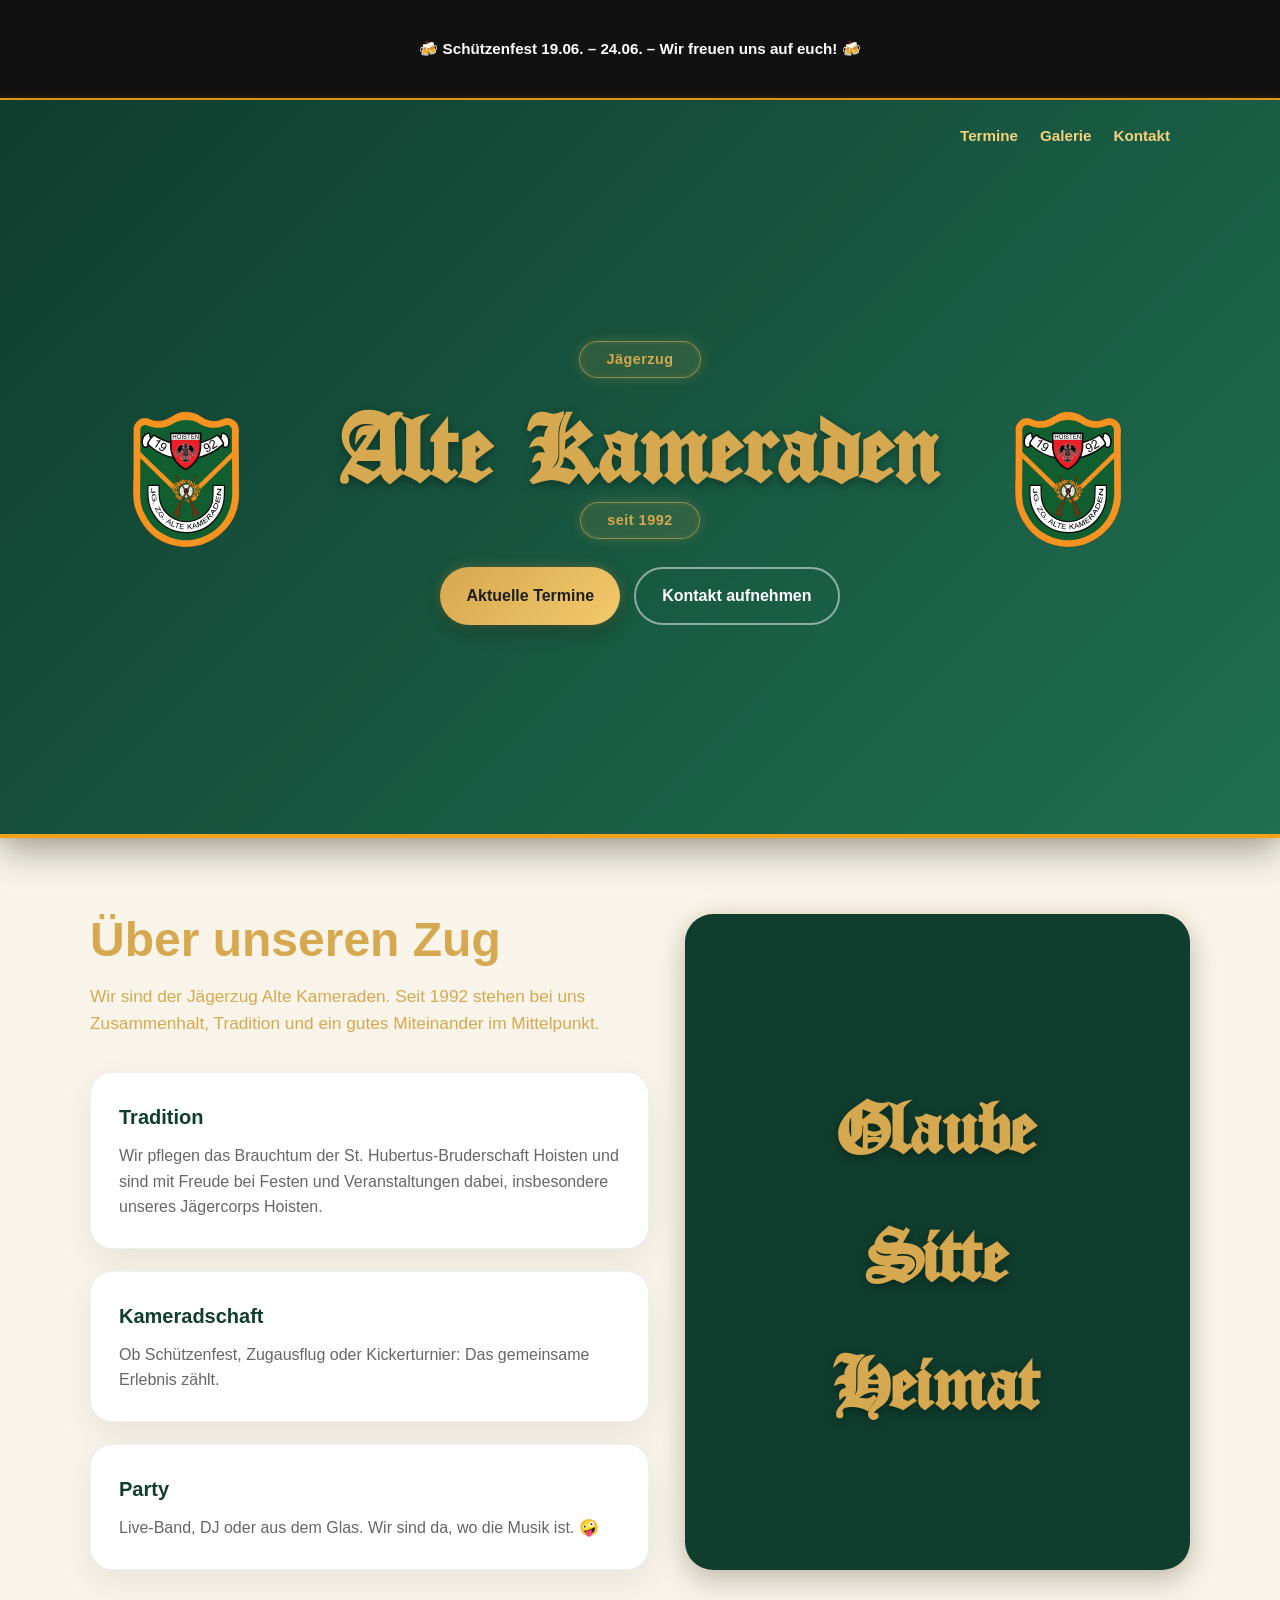
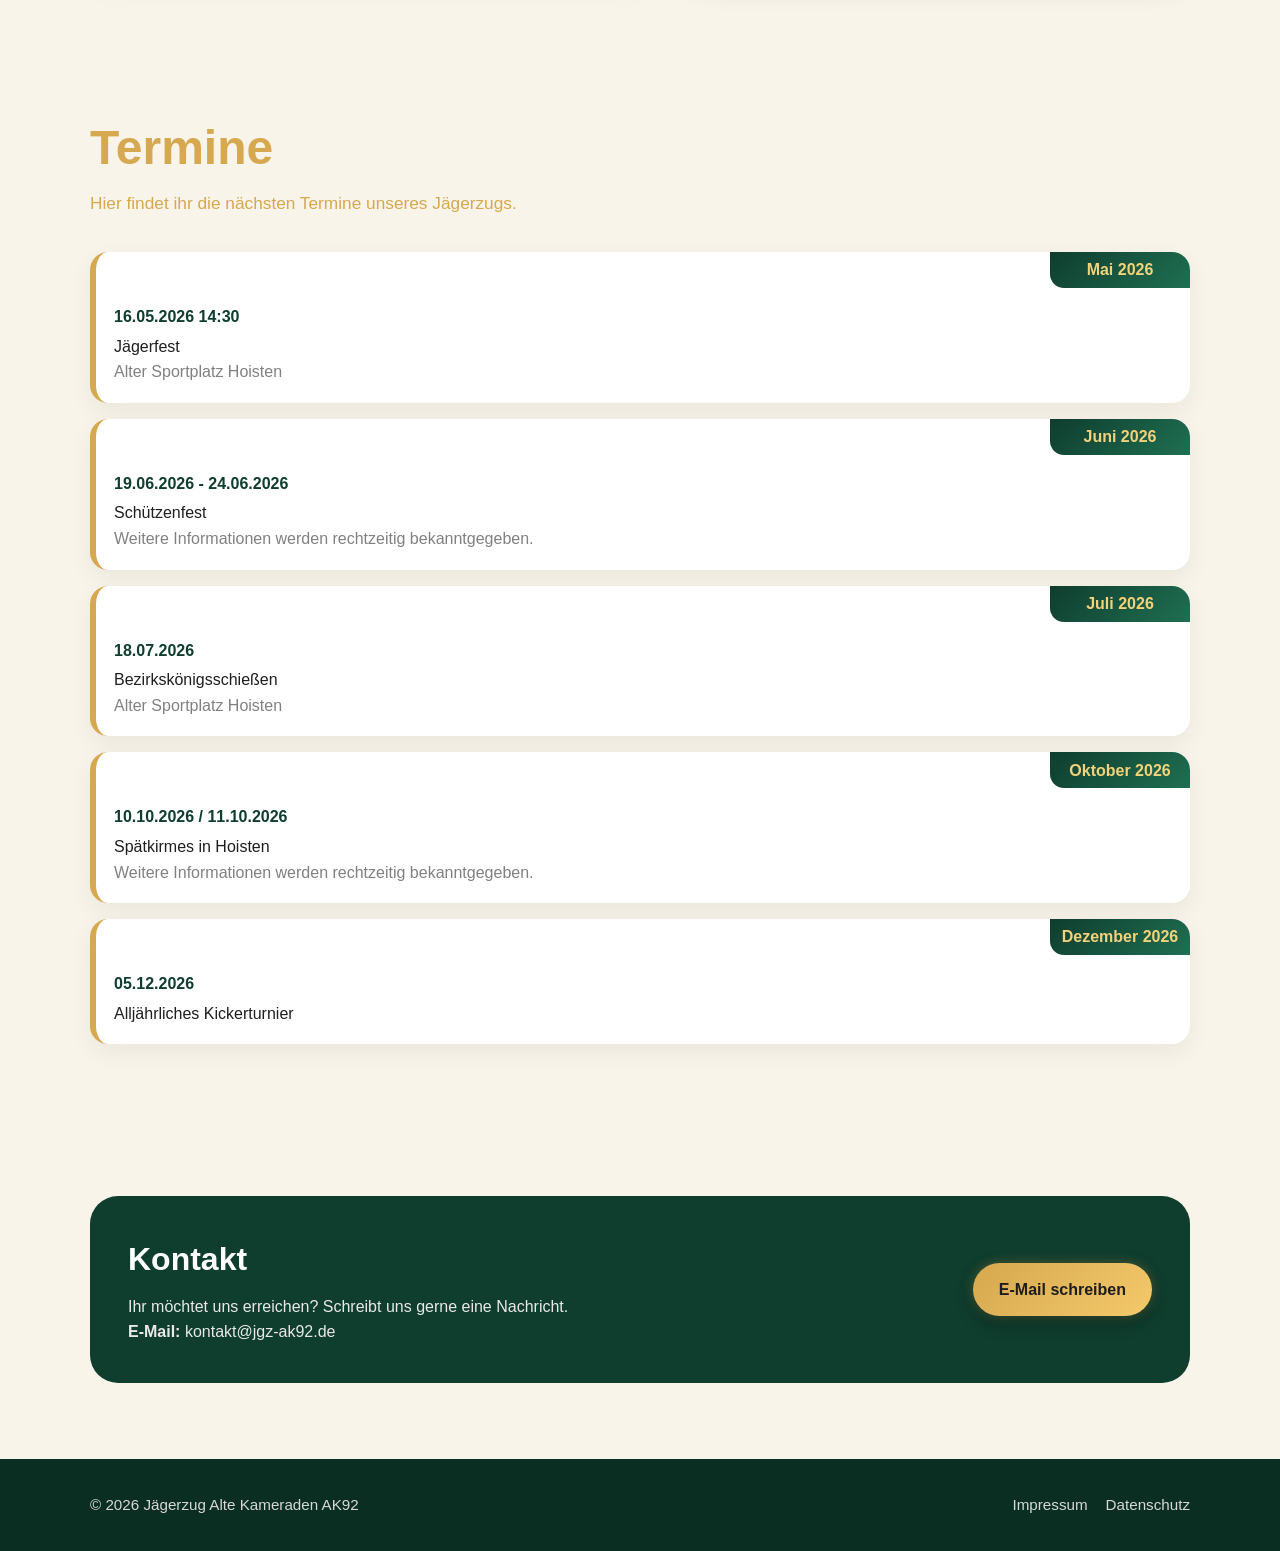
==== index.html @ 018b168c "Update index.html" ====
<!DOCTYPE html>
<html lang="de">
<head>
  <meta charset="UTF-8" />
  <meta name="viewport" content="width=device-width, initial-scale=1.0" />
  <title>Alte Kameraden</title>
  <meta name="description" content="Offizielle Website des Jägerzugs Alte Kameraden." />

  <link rel="stylesheet" href="banner.css">
  <link rel="stylesheet" href="style.css">
</head>

<body>
  <header id="start">
    
<nav>
  <div class="nav-inner">

    <!-- LOGO / optional -->
    <div class="nav-title"></div>

    <!-- BURGER BUTTON -->
    <div class="burger" onclick="toggleMenu()">
      <span></span>
      <span></span>
      <span></span>
    </div>

    <!-- NAV LINKS -->
    <div class="nav-links" id="navLinks">
     <!-- <a href="koenige.html">Könige</a> -->
      <a href="#termine">Termine</a>
      <a href="galerie.html">Galerie</a>
      <a href="#kontakt">Kontakt</a>
    </div>

  </div>
</nav>
    
    <div class="hero">
      <div class="hero-content">

<div class="hero-heading">

  <img src="alte-kameraden-logo.svg" class="title-logo" alt="Logo Alte Kameraden">

  <div class="title-area">
    <span class="badge">Jägerzug</span>

    <div class="title-main">
      <h1>
        <span class="old-english">Alte Kameraden</span>
      </h1>
    </div>

    <span class="badge">seit 1992</span>

    <div class="button-row">
      <a class="btn btn-primary" href="#termine">Aktuelle Termine</a>
      <a class="btn btn-secondary" href="#kontakt">Kontakt aufnehmen</a>
    </div>
  </div>

  <img src="alte-kameraden-logo.svg" class="title-logo" alt="Logo Alte Kameraden">

</div>
 

      </div>
    </div>
  </header>

  <main>
    <section id="ueber-uns">
      <div class="container two-column">
        <div>
          <h2 class="section-title">Über unseren Zug</h2>
          <p class="section-intro">
            Wir sind der Jägerzug Alte Kameraden. Seit 1992 stehen bei uns Zusammenhalt, Tradition und ein gutes Miteinander im Mittelpunkt.
          </p>

          <div class="cards">
            <div class="card">
              <h3>Tradition</h3>
              <p>Wir pflegen das Brauchtum der St. Hubertus-Bruderschaft Hoisten und sind mit Freude bei Festen und Veranstaltungen dabei, insbesondere unseres Jägercorps Hoisten.</p>
            </div>

            <div class="card">
              <h3>Kameradschaft</h3>
              <p>Ob Schützenfest, Zugausflug oder Kickerturnier: Das gemeinsame Erlebnis zählt.</p>
            </div>

 <div class="card">
              <h3>Party</h3>
              <p>Live-Band, DJ oder aus dem Glas. Wir sind da, wo die Musik ist. 🤪</p>
            </div>
          </div>
        </div>

        <div class="image-box">
          <div>
            Glaube<br>Sitte<br>Heimat
          </div>
        </div>
      </div>
    </section>

    <section id="termine">
      <div class="container">
        <h2 class="section-title">Termine</h2>
        <p class="section-intro">Hier findet ihr die nächsten Termine unseres Jägerzugs.</p>

        <div class="timeline" id="termine-container"></div>
      </div>
    </section>

    <section id="kontakt">
      <div class="container">
        <div class="contact-box">
          <div>
            <h2>Kontakt</h2>
            <p>Ihr möchtet uns erreichen? Schreibt uns gerne eine Nachricht.</p>
            <p><strong>E-Mail:</strong> kontakt@jgz-ak92.de</p>
          </div>

          <a class="btn btn-primary" href="mailto:kontakt@jgz-ak92.de">E-Mail schreiben</a>
        </div>
      </div>
    </section>
  </main>

  <footer>
    <div class="footer-inner">
      <div>© 2026 Jägerzug Alte Kameraden AK92</div>
      <div class="footer-links">
        <a href="impressum.html">Impressum</a>
        <a href="datenschutz.html">Datenschutz</a>
      </div>
    </div>
  </footer>

<script>
function toggleMenu() {
  document.getElementById("navLinks").classList.toggle("active");
}
</script>
<script src="termine.js"></script>
<script src="banner-rotating.js"></script>
</body>
</html>
---- banner.css ----
.banner {
  background: linear-gradient(135deg, var(--green), var(--green-light));
  color: var(--gold);
  text-align: center;
  padding: 10px 40px;
  font-weight: 700;
  font-size: 0.95rem;
  border-bottom: 2px solid var(--orange);
  position: relative;
  overflow: hidden;

  height: 100px;
  display: flex;
  align-items: center;
  justify-content: center;
}

.banner span {transition: opacity 0.3s ease;}

.banner-slide-text {  display: inline-block;}

.banner-slide-text.slide-in {  animation: slideIn 0.35s ease forwards;}

.banner-slide-text.slide-out {  animation: slideOut 0.3s ease forwards;}

@keyframes slideIn {  
  from {    opacity: 0;
        transform: translateY(120%);
       }  
  to {    
    opacity: 1;    
    transform: translateY(0);  
  }
}

@keyframes slideOut {  
  from {    
    opacity: 1;
    transform: translateY(0);
  }  
  to {    
    opacity: 0;    
    transform: translateY(-120%);
  }
}

@media (max-width: 850px) {
  .banner {
    padding: 10px 16px;
    height: 100px;
    font-size: 0.82rem;
    line-height: 1.3;
  }

  .banner-slide-text {
    white-space: normal;
    max-width: 100%;
    line-height: 1.3;
  }
}

.event {
  position: relative !important;
  background: #ffffff !important;
  color: var(--dark) !important;
  padding: 52px 18px 18px !important;
  border-left: 6px solid var(--gold) !important;
}

.event-month {
  display: flex !important;
  visibility: visible !important;
  opacity: 1 !important;
  position: absolute !important;
  top: 0 !important;
  right: 0 !important;
  min-width: 140px !important;
  height: 36px !important;
  background: linear-gradient(135deg, var(--green), var(--green-light)) !important;
  color: #f5d27a !important;
  font-weight: 800 !important;
  justify-content: center !important;
  align-items: center !important;
  z-index: 10 !important;
}

.event-title {
  display: block !important;
  visibility: visible !important;
  opacity: 1 !important;
  color: var(--green) !important;
  font-weight: 800 !important;
}

.banner {
  width: 100%;
  background: #111;
  color: white;
  padding: 10px;
  overflow: hidden;
  text-align: center;
  font-weight: bold;
}

.banner-slide-text {
  display: inline-block;
}

.slide-in {
  animation: slideIn 0.3s forwards;
}

.slide-out {
  animation: slideOut 0.3s forwards;
}

@keyframes slideIn {
  from {
    transform: translateX(100%);
    opacity: 0;
  }
  to {
    transform: translateX(0);
    opacity: 1;
  }
}

@keyframes slideOut {
  from {
    transform: translateX(0);
    opacity: 1;
  }
  to {
    transform: translateX(-100%);
    opacity: 0;
  }
}
---- style.css ----
:root {
  --green: #0f3d2e;
  --green-light: #1f6f52;
  --gold: #d6a84f;
  --cream: #f8f4ea;
  --dark: #1e1e1e;
  --muted: #666;
  --white: #ffffff;
  --orange: #F4A11A;
}

@font-face {
  font-family: 'OldLondon';
  src: url('OldLondon.ttf') format('truetype');
}

* {
  box-sizing: border-box;
  margin: 0;
  padding: 0;
}

body {
  font-family: Arial, Helvetica, sans-serif;
  color: var(--dark);
  background: var(--cream);
  line-height: 1.6;
}

a {
  color: inherit;
  text-decoration: none;
}

/* HEADER */
header {
  position: relative;
  background: linear-gradient(135deg, var(--green), var(--green-light));
  color: var(--white);
  min-height: 82vh;
  display: flex;
  flex-direction: column;
  border-bottom: 4px solid var(--orange);
  box-shadow:
    0 12px 35px rgba(0,0,0,0.35),
    0 0 12px rgba(244,161,26,0.25);
}

/* NAVIGATION */
nav {
  display: flex;
  justify-content: flex-end;
  align-items: center;
  max-width: 1100px;
  width: 100%;
  margin: 0 auto;
  padding: 24px 20px;
  z-index: 999;
}

.nav-inner {
  display: flex;
  justify-content: space-between;
  align-items: center;
  width: 100%;
}

.nav-title {
  color: var(--gold);
  font-weight: 800;
}

.nav-links {
  display: flex;
  gap: 22px;
  font-size: 0.95rem;
}

.nav-links a {
  color: #f5d27a;
  font-weight: 700;
}

.nav-links a:hover {
  color: var(--orange);
}

.burger {
  display: none;
  flex-direction: column;
  gap: 5px;
  cursor: pointer;
}

.burger span {
  width: 26px;
  height: 3px;
  background: var(--gold);
  border-radius: 2px;
}

/* HERO */
.hero {
  flex: 1;
  display: flex;
  align-items: center;
  justify-content: center;
  max-width: 1100px;
  width: 100%;
  margin: 0 auto;
  padding: 40px 20px 80px;
}

.hero-content {
  display: flex;
  flex-direction: column;
  align-items: center;
  text-align: center;
  width: 100%;
  margin: 0 auto;
}

.hero-heading {
  display: grid;
  grid-template-columns: auto auto auto;
  align-items: center;
  gap: 40px;
  width: 100%;
}

.title-area {
  display: flex;
  flex-direction: column;
  align-items: center;
  text-align: center;
  gap: 12px;
  min-width: 0;
}

.title-main {
  text-align: center;
}

.title-logo {
  width: clamp(90px, 12vw, 180px);
  height: auto;
  align-self: center;
}

h1 {
  margin: -6px 0 2px;
  padding: 0;
  line-height: 1;
}

.old-english,
.old-english-kings {
  font-family: 'OldLondon', cursive;
  color: #d6a84f;
  font-size: clamp(3rem, 8vw, 6.5rem);
  font-weight: bold;
  letter-spacing: 1px;
  line-height: 0.95;
}

.old-english {
  text-shadow: 0 3px 10px rgba(0,0,0,0.35);
}

.badge {
  display: inline-flex;
  align-items: center;
  justify-content: center;
  padding: 6px 26px;
  background: rgba(214,168,79,0.12);
  color: var(--gold);
  border: 1px solid rgba(214,168,79,0.6);
  border-radius: 40px;
  font-weight: 700;
  font-size: 0.9rem;
  letter-spacing: 0.5px;
  box-shadow:
    0 0 12px rgba(214,168,79,0.25),
    inset 0 0 6px rgba(214,168,79,0.15);
}

.button-row {
  display: flex;
  justify-content: center;
  gap: 14px;
  width: 100%;
  margin-top: 16px;
}

.btn {
  display: inline-block;
  padding: 14px 26px;
  border-radius: 999px;
  font-weight: 700;
  font-size: 1rem;
  transition: all 0.25s ease;
}

.btn:hover {
  transform: translateY(-2px);
}

.btn-primary {
  background: linear-gradient(135deg, #d6a84f, #f4c96b);
  color: #1e1e1e;
  border: none;
  box-shadow:
    0 6px 18px rgba(0,0,0,0.3),
    0 0 12px rgba(214,168,79,0.35);
}

.btn-secondary {
  background: transparent;
  color: var(--white);
  border: 2px solid rgba(255,255,255,0.5);
  backdrop-filter: blur(4px);
}

.btn-secondary:hover {
  border-color: var(--gold);
  color: var(--gold);
}

/* STANDARD LAYOUT */
section {
  padding: 76px 20px;
}

.container {
  max-width: 1100px;
  margin: 0 auto;
}

.section-title {
  color: var(--green);
  font-size: clamp(1.8rem, 4vw, 3rem);
  margin-bottom: 16px;
  line-height: 1.1;
}

.section-intro {
  color: var(--muted);
  max-width: 720px;
  margin-bottom: 34px;
  font-size: 1.08rem;
}

/* CARDS */
.cards {
  display: grid;
  grid-template-columns: 1fr;
  gap: 22px;
}

.card {
  background: var(--white);
  border-radius: 22px;
  padding: 28px;
  box-shadow: 0 12px 35px rgba(0,0,0,0.07);
  border: 1px solid rgba(15,61,46,0.08);
}

.card h3 {
  color: var(--green);
  margin-bottom: 10px;
  font-size: 1.25rem;
}

.card p,
.card li {
  color: var(--muted);
}

.two-column {
  display: grid;
  grid-template-columns: 1.05fr 0.95fr;
  gap: 36px;
  align-items: stretch;
}

.image-box {
  font-family: 'OldLondon', cursive;
  font-size: clamp(3.2rem, 13vw, 5rem);
  font-weight: bold;
  background: var(--green);
  color: #d6a84f;
  text-shadow: 0 3px 10px rgba(0,0,0,0.35);
  min-height: 340px;
  border-radius: 28px;
  display: flex;
  align-items: center;
  justify-content: center;
  text-align: center;
  padding: 28px;
  box-shadow:
    0 12px 30px rgba(0,0,0,0.2),
    0 0 20px rgba(214,168,79,0.2);
}

/* TERMINE */
.timeline {
  display: grid;
  gap: 16px;
}

.event {
  color: var(--dark);
  position: relative;
  display: grid;
  grid-template-columns: 1fr;
  background: var(--white);
  border-radius: 18px;
  padding: 52px 18px 18px;
  border-left: 6px solid var(--gold);
  box-shadow: 0 8px 24px rgba(0,0,0,0.06);
}

.event-month {
  position: absolute;
  top: 0;
  right: 0;
  min-width: 140px;
  height: 36px;
  background: linear-gradient(135deg, var(--green), var(--green-light));
  color: #f5d27a;
  display: flex;
  justify-content: center;
  align-items: center;
  font-weight: 800;
  text-align: center;
  border-top-right-radius: 18px;
  border-bottom-left-radius: 14px;
}

.event-title {
  color: var(--green);
  font-weight: 800;
  margin-bottom: 4px;
}

.event-month-group {
  display: flex;
  flex-direction: column;
  gap: 22px;
}

.event-item {
  padding-bottom: 18px;
  border-bottom: 1px solid rgba(0,0,0,0.08);
}

.event-item:last-child {
  padding-bottom: 0;
  border-bottom: none;
}

/* KONTAKT */
.contact-box {
  background: var(--green);
  color: var(--white);
  border-radius: 28px;
  padding: 38px;
  display: grid;
  grid-template-columns: 1fr auto;
  gap: 22px;
  align-items: center;
}

.contact-box h2 {
  font-size: 2rem;
  margin-bottom: 8px;
}

.contact-box p {
  color: #e9e9e9;
}

/* GALERIE */
body.galerie,
body.galerie main,
body.galerie section {
  background: var(--green);
  color: var(--white);
}

.subpage-header {
  min-height: auto;
}

.subpage-hero {
  flex: 1;
  max-width: 1100px;
  width: 100%;
  margin: 0 auto;
  padding: 50px 20px 70px;
  display: flex;
  flex-direction: column;
  justify-content: center;
}

.subpage-hero .section-title,
.gallery-month,
.gallery-month h2,
.gallery-year summary {
  color: var(--gold);
}

.subpage-hero p {
  color: #f2f2f2;
  font-size: 1.2rem;
}

.gallery-month {
  font-family: 'OldLondon', cursive;
  margin-bottom: 56px;
}

.gallery-month h2 {
  font-family: 'OldLondon', cursive;
  margin-bottom: 18px;
  font-size: 2rem;
}

.gallery-year {
  margin-bottom: 40px;
}

.gallery-year summary {
  background: var(--green);
  font-family: 'OldLondon', cursive;
  font-size: 2rem;
  font-weight: 800;
  cursor: pointer;
  margin-bottom: 10px;
  list-style: none;
  padding: 10px 0;
  border-bottom: 2px solid var(--gold);
}

.photo-grid {
  display: grid;
  grid-template-columns: repeat(3, 1fr);
  gap: 18px;
}

.photo-grid img {
  width: 100%;
  height: auto;
  object-fit: contain;
  border-radius: 18px;
  box-shadow: 0 8px 24px rgba(0,0,0,0.08);
}

.gallery-year summary::after,
.decade-title::after {
  content: "▼";
  float: right;
  transition: transform 0.2s;
}

details[open] summary::after {
  transform: rotate(180deg);
}

.gallery month .gallery-event-title {
  font-family: Arial, Helvetica, sans-serif;
  color: var(--gold);
  font-size: 1.2rem;
  font-weight: 700;
  margin: 30px 0 10px;
  padding-bottom: 6px;
  border-bottom: 2px solid rgba(214,168,79,0.4);
}

/* LIGHTBOX */
.lightbox {
  position: fixed;
  inset: 0;
  width: 100vw;
  height: 100dvh;
  display: none;
  justify-content: center;
  align-items: center;
  padding: 28px;
  background: rgba(0,0,0,0.88);
  z-index: 99999;
  touch-action: manipulation;
}

.lightbox.active {
  display: flex;
}

.lightbox img {
  max-width: 95vw;
  max-height: 85dvh;
  object-fit: contain;
  border-radius: 14px;
}

.lightbox-close {
  position: fixed;
  top: 18px;
  right: 26px;
  color: var(--white);
  font-size: 3rem;
  line-height: 1;
  cursor: pointer;
  z-index: 100000;
}

/* KÖNIGE */
body.koenige {
  background: var(--green);
  color: var(--white);
}

body.koenige header {
  min-height: auto;
  background: var(--green);
}

body.koenige main,
body.koenige section {
  padding-top: 30px;
  background: var(--green);
}

body.koenige .section-title,
body.koenige .section-intro,
body.koenige .decade-title {
  color: var(--gold);
}

body.koenige .event {
  background: linear-gradient(135deg, #0b2e23, #144d3a);
  border-left: 6px solid var(--gold);
}

.decade-title {
  font-family: 'OldLondon', cursive;
  background: var(--green);
  display: inline-block;
  padding: 8px 18px;
  border-radius: 999px;
  margin: 34px 0 18px;
  font-size: 2rem;
  letter-spacing: 1px;
}

.king-list,
.king-highlight {
  display: grid;
  gap: 10px;
}

.king-row {
  display: grid;
  grid-template-columns: 110px 1fr;
  align-items: center;
  background: var(--white);
  border-left: 6px solid var(--gold);
  border-radius: 14px;
  padding: 14px 18px;
  box-shadow: 0 8px 24px rgba(0,0,0,0.06);
}

.king-row span {
  font-weight: 800;
  color: var(--green);
}

.king-row strong {
  color: var(--dark);
}

/* FOOTER */
footer {
  background: #0b2e23;
  color: var(--white);
  padding: 34px 20px;
}

.footer-inner {
  max-width: 1100px;
  margin: 0 auto;
  display: flex;
  justify-content: space-between;
  gap: 20px;
  flex-wrap: wrap;
  color: #d8d8d8;
  font-size: 0.95rem;
}

.footer-links {
  display: flex;
  gap: 18px;
  flex-wrap: wrap;
}

.footer-links a:hover {
  color: var(--gold);
}

/* MOBILE */
@media (max-width: 850px) {
  nav {
    position: absolute;
    top: 0;
    left: 0;
    display: flex;
    z-index: 999;
  }

  .burger {
    display: flex;
  }

  .nav-links {
    position: absolute;
    top: 70px;
    right: 20px;
    display: none;
    flex-direction: column;
    gap: 16px;
    background: linear-gradient(135deg, var(--green), var(--green-light));
    border-radius: 16px;
    padding: 20px;
    box-shadow:
      0 12px 30px rgba(0,0,0,0.4),
      0 0 12px rgba(214,168,79,0.25);
  }

  .nav-links.active {
    display: flex;
  }

  header {
    min-height: 78vh;
  }

  .hero {
    padding: 40px 14px 70px;
  }

  .hero-heading {
    grid-template-columns: 1fr;
    gap: 12px;
  }

  .title-logo {
    display: none;
  }

  .old-english {
    font-size: clamp(3.2rem, 13vw, 5rem);
  }

  .hero p {
    font-size: 1.25rem;
  }

  .cards,
  .two-column,
  .contact-box {
    grid-template-columns: 1fr;
  }

  .event,
  .king-row {
    grid-template-columns: 1fr;
  }

  .photo-grid {
    grid-template-columns: repeat(auto-fill, minmax(140px, 1fr));
  }

  .photo-grid img {
    height: 150px;
    object-fit: cover;
    cursor: pointer;
  }
      }

.section-title,
.section-intro {
  color: var(--gold);
}

.card {
  background: #ffffff;
  color: var(--dark);
}

.card p,
.card li {
  color: var(--muted);
}

/* BUTTON FIX - gegen Überschreibungen aus banner.css */
a.btn,
.btn {
  display: inline-flex;
  align-items: center;
  justify-content: center;
  padding: 14px 26px;
  border-radius: 999px;
  font-weight: 700;
  font-size: 1rem;
  text-decoration: none;
  transition: all 0.25s ease;
}

a.btn-primary,
.btn-primary {
  background: linear-gradient(135deg, #d6a84f, #f4c96b);
  color: #1e1e1e;
  border: none;
  box-shadow:
    0 6px 18px rgba(0,0,0,0.3),
    0 0 12px rgba(214,168,79,0.35);
}

a.btn-secondary,
.btn-secondary {
  background: transparent;
  color: var(--white);
  border: 2px solid rgba(255,255,255,0.5);
  border-radius: 999px;
}

a.btn:hover,
.btn:hover {
  transform: translateY(-2px);
}

.banner {
  width: 100%;
  background: #111;
  color: white;
  padding: 10px;
  overflow: hidden;
  text-align: center;
  font-weight: bold;
}

.banner-slide-text {
  display: inline-block;
}

.slide-in {
  animation: slideIn 0.3s forwards;
}

.slide-out {
  animation: slideOut 0.3s forwards;
}

@keyframes slideIn {
  from {
    transform: translateX(100%);
    opacity: 0;
  }
  to {
    transform: translateX(0);
    opacity: 1;
  }
}

@keyframes slideOut {
  from {
    transform: translateX(0);
    opacity: 1;
  }
  to {
    transform: translateX(-100%);
    opacity: 0;
  }
}
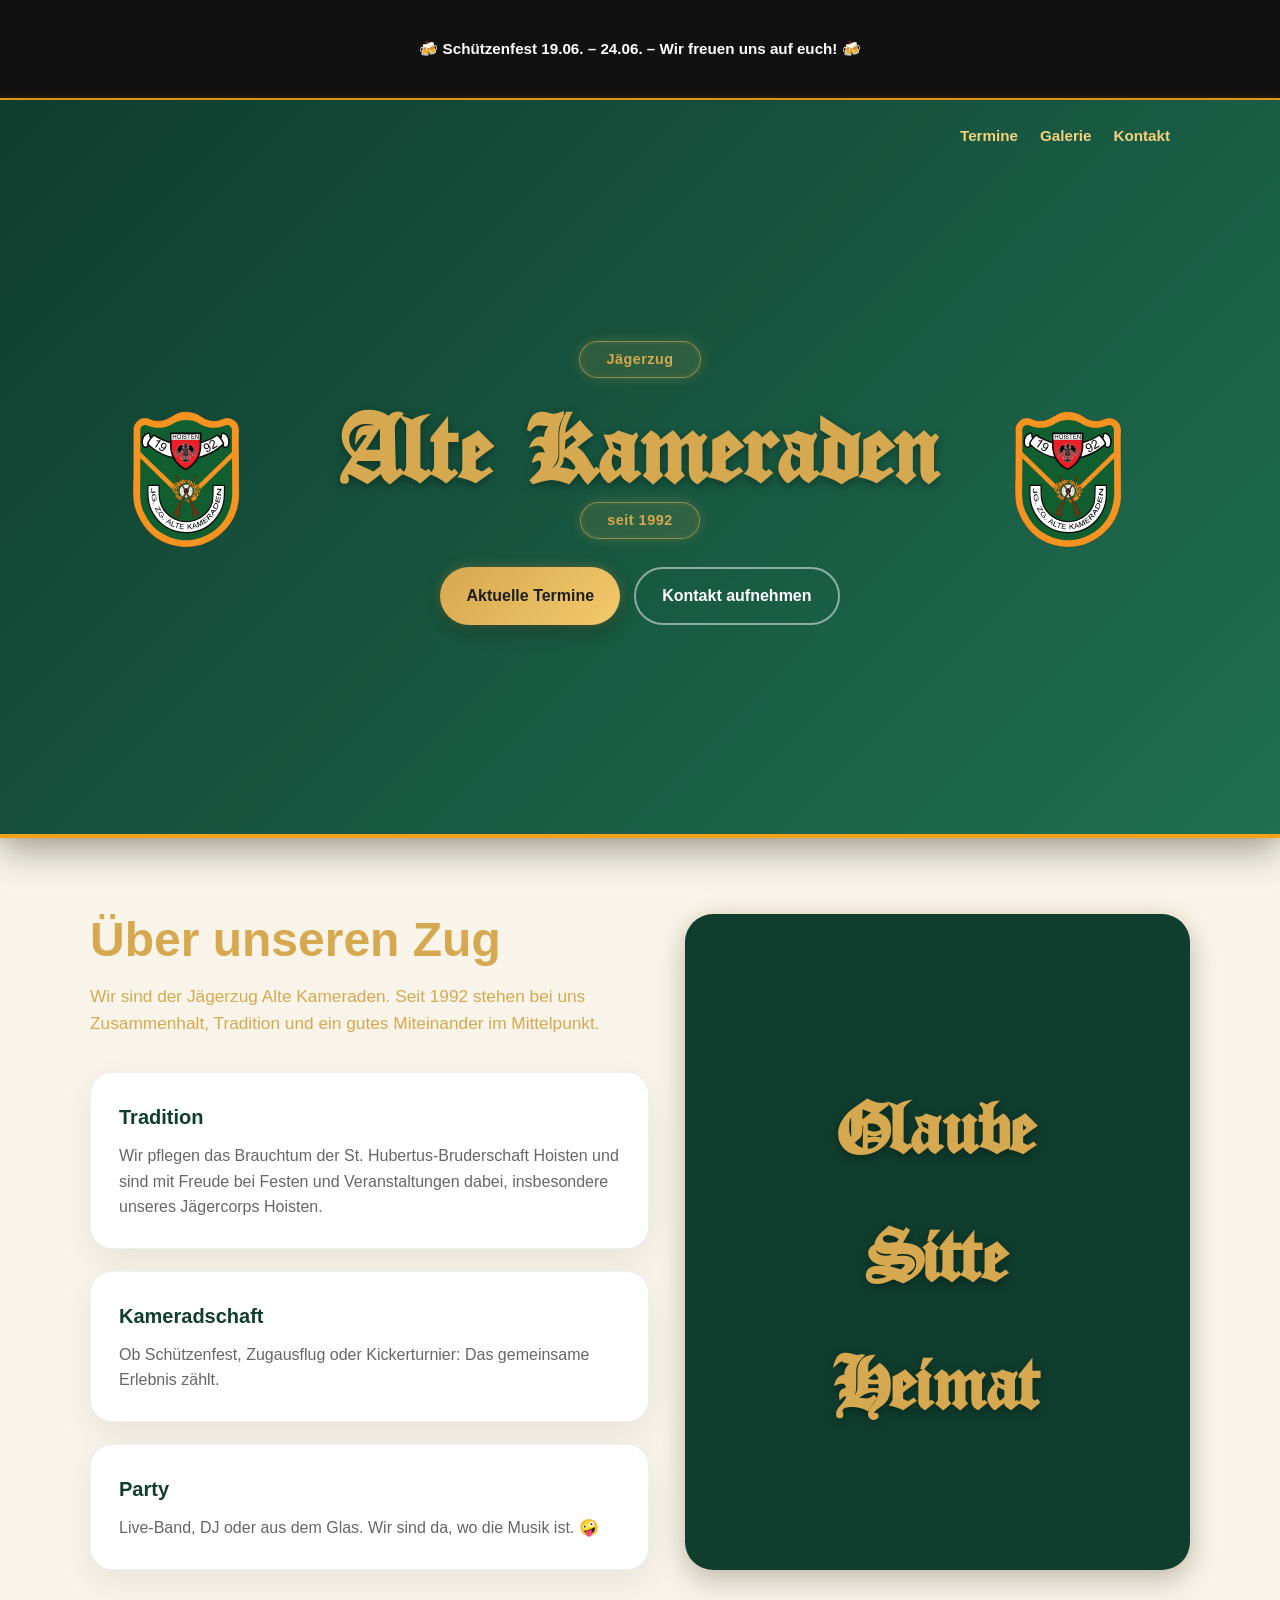
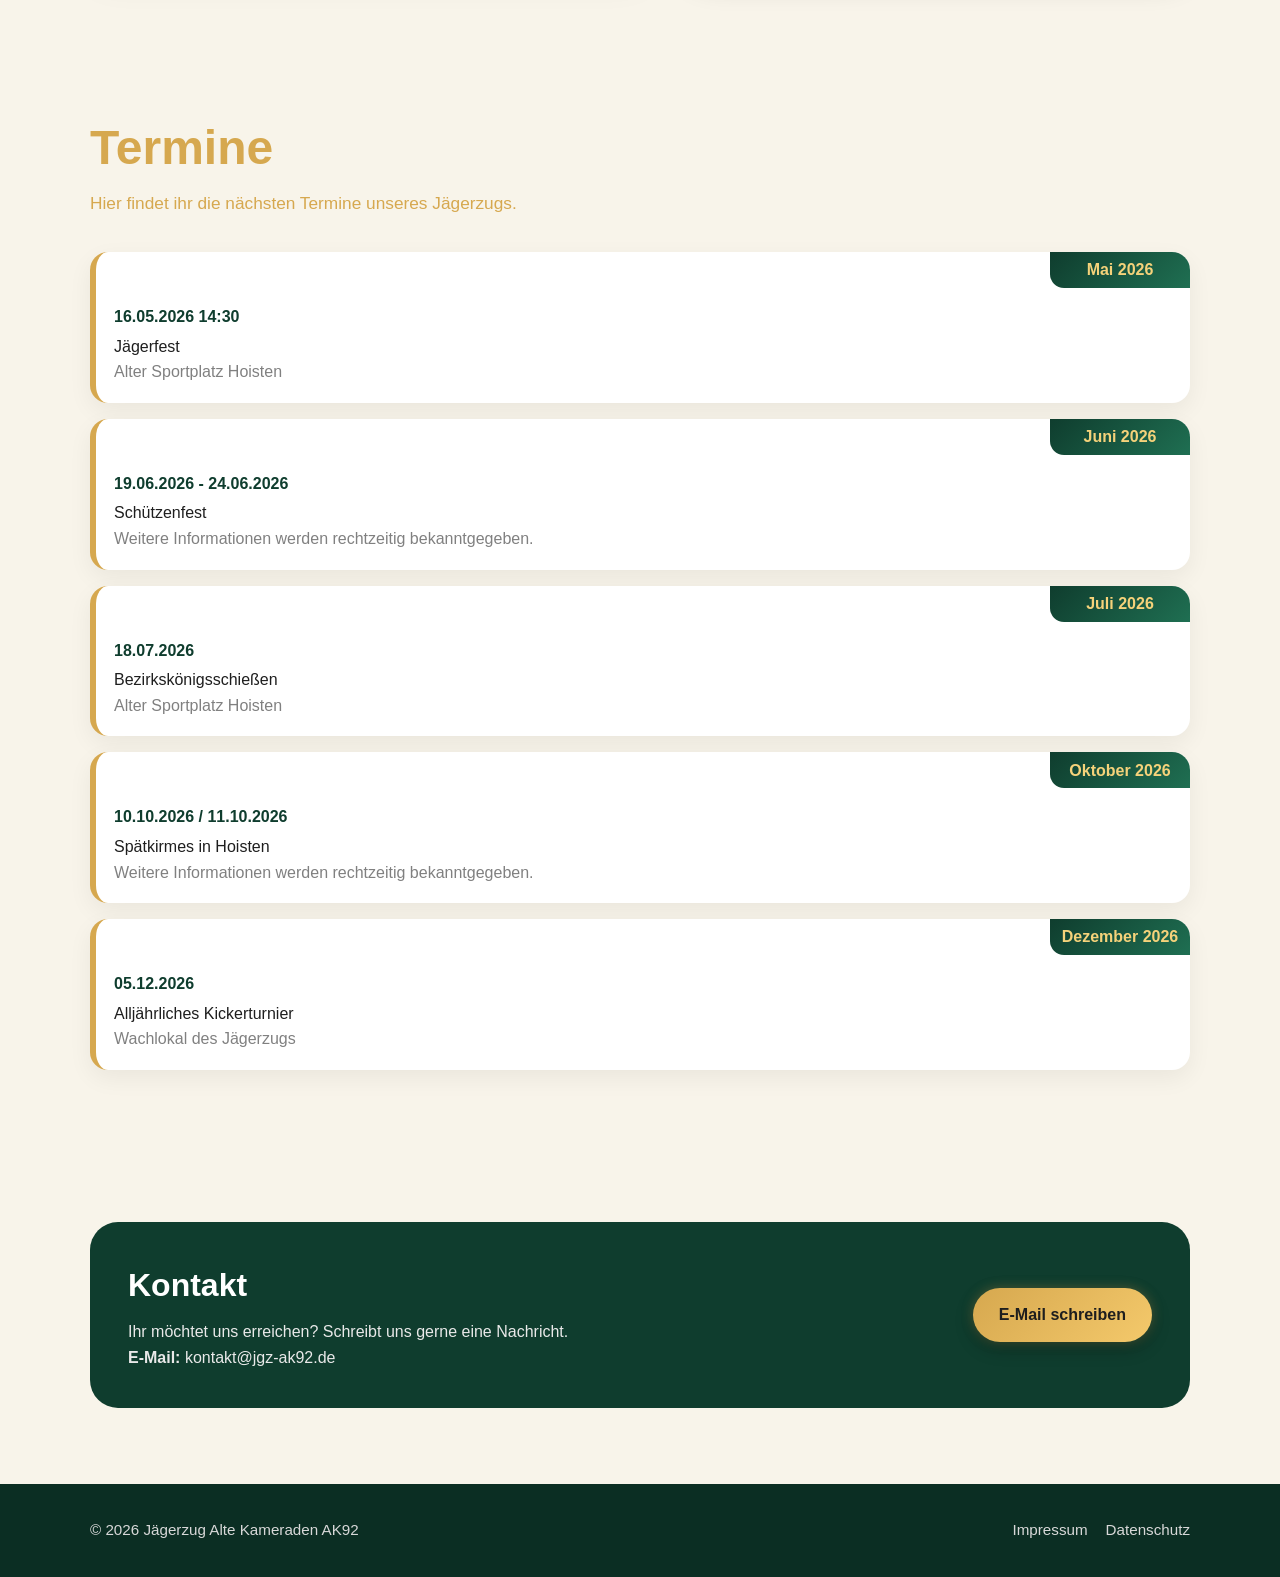
==== commit 66b9361f: "Update index.html" ====
--- a/index.html
+++ b/index.html
@@ -8,6 +8,7 @@
 
   <link rel="stylesheet" href="banner.css">
   <link rel="stylesheet" href="style.css">
+  <link rel="stylesheet" href="banner.css">
 </head>
 
 <body>
--- a/style.css
+++ b/style.css
@@ -380,103 +380,6 @@
   color: #e9e9e9;
 }
 
-/* GALERIE */
-body.galerie,
-body.galerie main,
-body.galerie section {
-  background: var(--green);
-  color: var(--white);
-}
-
-.subpage-header {
-  min-height: auto;
-}
-
-.subpage-hero {
-  flex: 1;
-  max-width: 1100px;
-  width: 100%;
-  margin: 0 auto;
-  padding: 50px 20px 70px;
-  display: flex;
-  flex-direction: column;
-  justify-content: center;
-}
-
-.subpage-hero .section-title,
-.gallery-month,
-.gallery-month h2,
-.gallery-year summary {
-  color: var(--gold);
-}
-
-.subpage-hero p {
-  color: #f2f2f2;
-  font-size: 1.2rem;
-}
-
-.gallery-month {
-  font-family: 'OldLondon', cursive;
-  margin-bottom: 56px;
-}
-
-.gallery-month h2 {
-  font-family: 'OldLondon', cursive;
-  margin-bottom: 18px;
-  font-size: 2rem;
-}
-
-.gallery-year {
-  margin-bottom: 40px;
-}
-
-.gallery-year summary {
-  background: var(--green);
-  font-family: 'OldLondon', cursive;
-  font-size: 2rem;
-  font-weight: 800;
-  cursor: pointer;
-  margin-bottom: 10px;
-  list-style: none;
-  padding: 10px 0;
-  border-bottom: 2px solid var(--gold);
-}
-
-.photo-grid {
-  display: grid;
-  grid-template-columns: repeat(3, 1fr);
-  gap: 18px;
-}
-
-.photo-grid img {
-  width: 100%;
-  height: auto;
-  object-fit: contain;
-  border-radius: 18px;
-  box-shadow: 0 8px 24px rgba(0,0,0,0.08);
-}
-
-.gallery-year summary::after,
-.decade-title::after {
-  content: "▼";
-  float: right;
-  transition: transform 0.2s;
-}
-
-details[open] summary::after {
-  transform: rotate(180deg);
-}
-
-.gallery month .gallery-event-title {
-  font-family: Arial, Helvetica, sans-serif;
-  color: var(--gold);
-  font-size: 1.2rem;
-  font-weight: 700;
-  margin: 30px 0 10px;
-  padding-bottom: 6px;
-  border-bottom: 2px solid rgba(214,168,79,0.4);
-}
-
 /* LIGHTBOX */
 .lightbox {
   position: fixed;
@@ -494,24 +397,6 @@
 
 .lightbox.active {
   display: flex;
-}
-
-.lightbox img {
-  max-width: 95vw;
-  max-height: 85dvh;
-  object-fit: contain;
-  border-radius: 14px;
-}
-
-.lightbox-close {
-  position: fixed;
-  top: 18px;
-  right: 26px;
-  color: var(--white);
-  font-size: 3rem;
-  line-height: 1;
-  cursor: pointer;
-  z-index: 100000;
 }
 
 /* KÖNIGE */
@@ -676,16 +561,7 @@
     grid-template-columns: 1fr;
   }
 
-  .photo-grid {
-    grid-template-columns: repeat(auto-fill, minmax(140px, 1fr));
-  }
-
-  .photo-grid img {
-    height: 150px;
-    object-fit: cover;
-    cursor: pointer;
-  }
-      }
+        }
 
 .section-title,
 .section-intro {
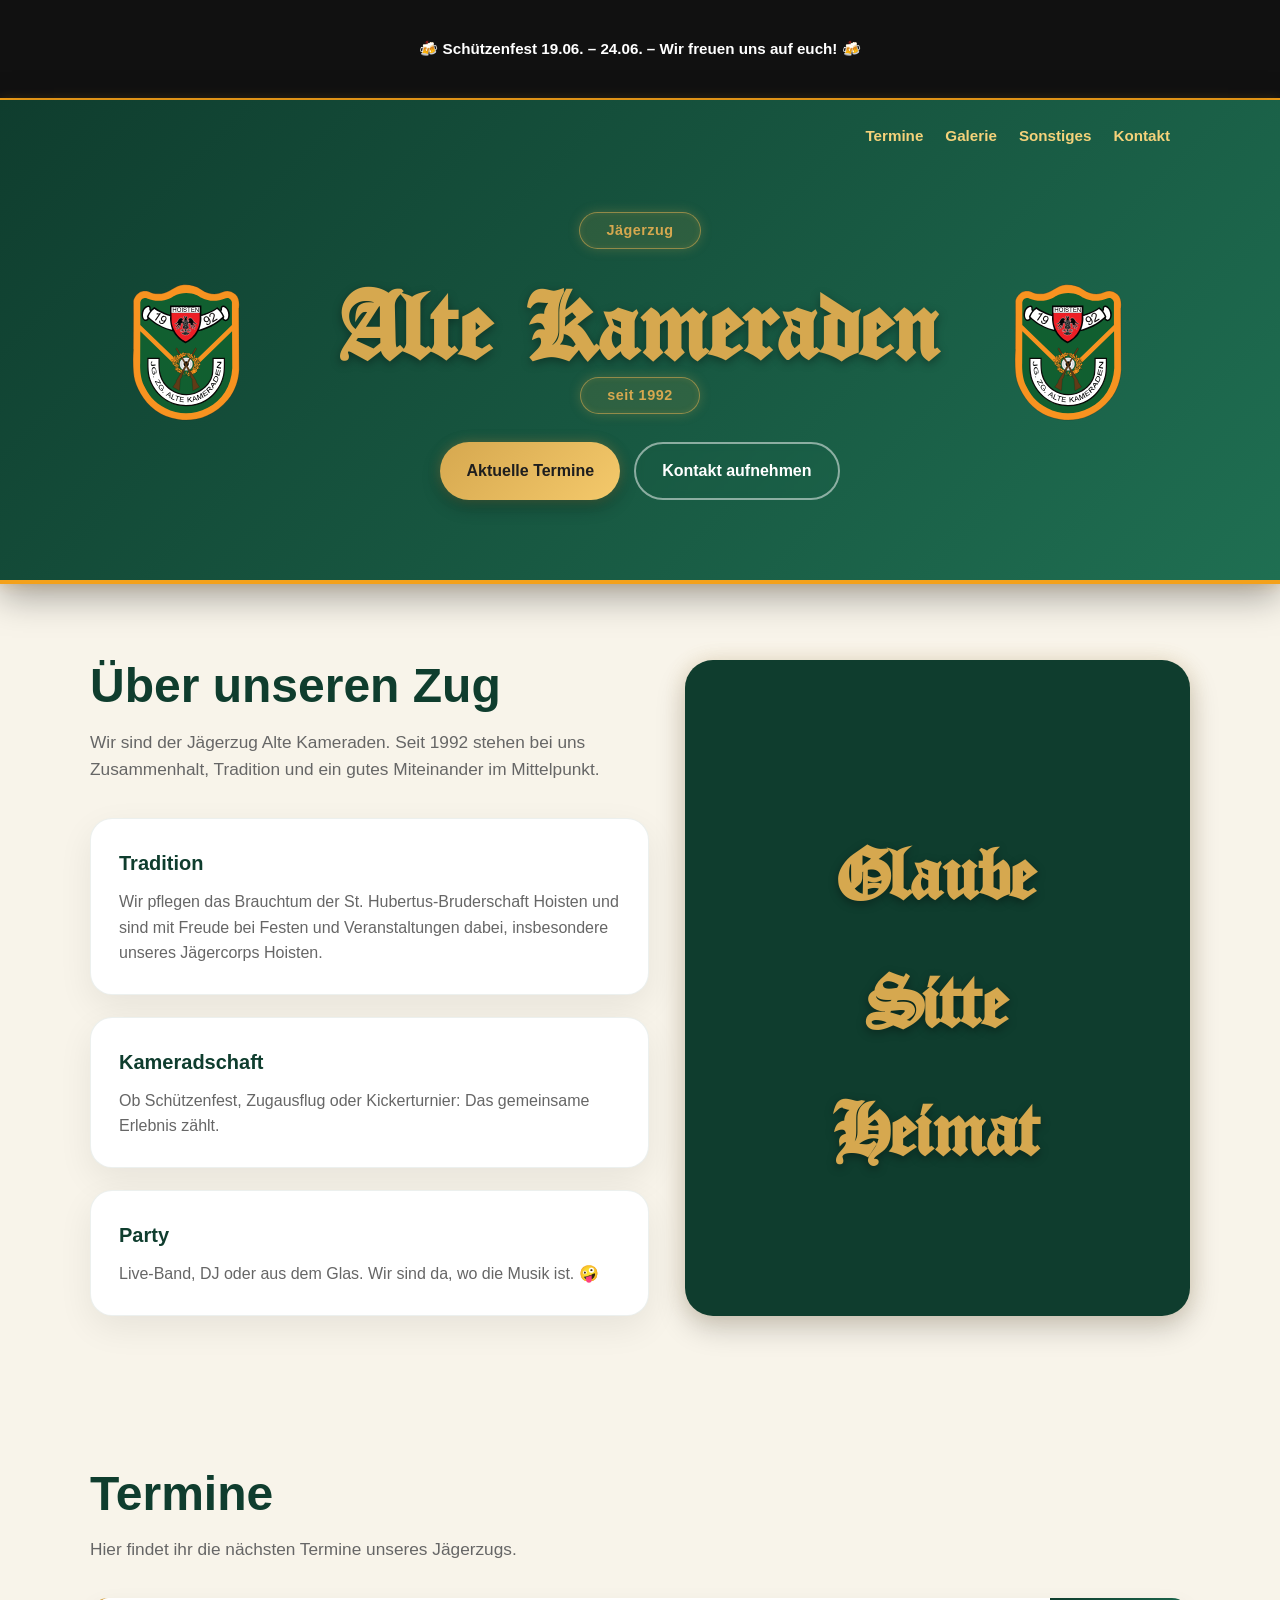
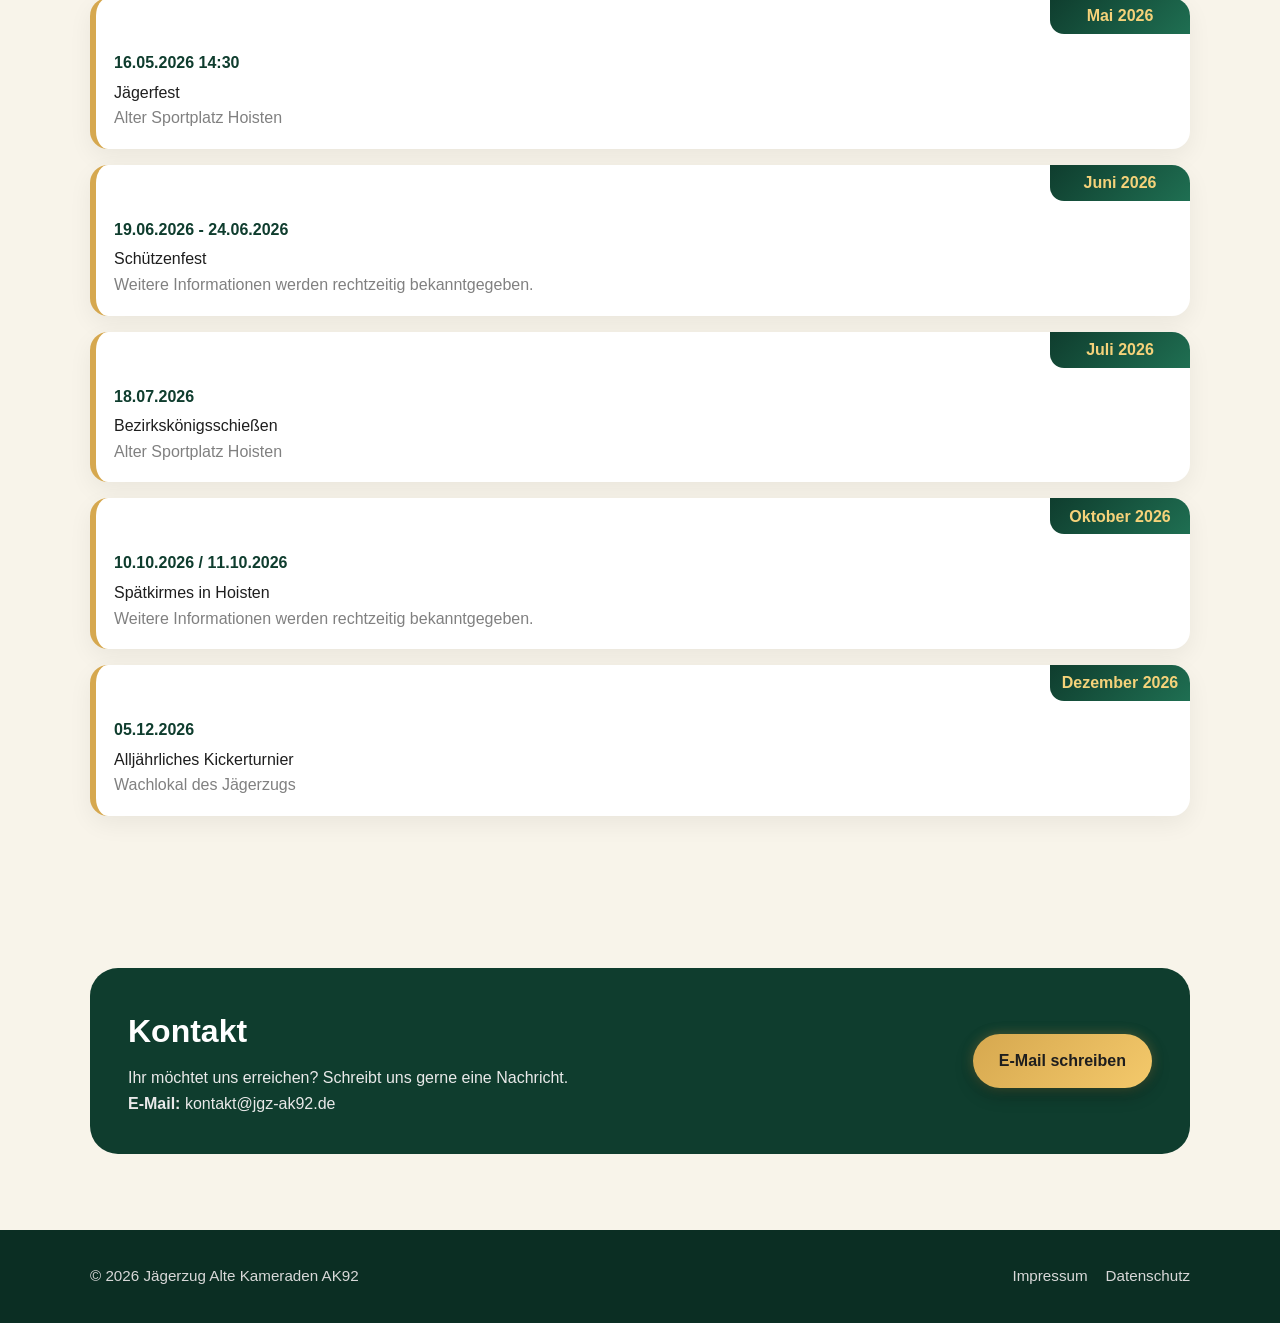
==== commit 16c80713: "Add 'Sonstiges' link to navigation" ====
--- a/index.html
+++ b/index.html
@@ -6,9 +6,10 @@
   <title>Alte Kameraden</title>
   <meta name="description" content="Offizielle Website des Jägerzugs Alte Kameraden." />
 
-  <link rel="stylesheet" href="banner.css">
-  <link rel="stylesheet" href="style.css">
-  <link rel="stylesheet" href="banner.css">
+<link rel="stylesheet" href="style.css">
+<link rel="stylesheet" href="termine.css">
+<link rel="stylesheet" href="banner.css">
+<link rel="stylesheet" href="media.css">
 </head>
 
 <body>
@@ -32,6 +33,7 @@
      <!-- <a href="koenige.html">Könige</a> -->
       <a href="#termine">Termine</a>
       <a href="galerie.html">Galerie</a>
+      <a href="other.html">Sonstiges</a>
       <a href="#kontakt">Kontakt</a>
     </div>
 
--- a/style.css
+++ b/style.css
@@ -37,7 +37,7 @@
   position: relative;
   background: linear-gradient(135deg, var(--green), var(--green-light));
   color: var(--white);
-  min-height: 82vh;
+  min-height: 40vh;
   display: flex;
   flex-direction: column;
   border-bottom: 4px solid var(--orange);
@@ -46,6 +46,19 @@
     0 0 12px rgba(244,161,26,0.25);
 }
 
+.subpage-hero {
+  flex: 1;
+  width: 100%;
+  max-width: 1100px;
+  margin: 0 auto;
+  padding: 0 20px;
+
+  display: flex;
+  flex-direction: column;
+  justify-content: center;
+  align-items: flex-start;
+}
+
 /* NAVIGATION */
 nav {
   display: flex;
@@ -148,7 +161,7 @@
 }
 
 h1 {
-  margin: -6px 0 2px;
+  margin: 0;
   padding: 0;
   line-height: 1;
 }
@@ -302,63 +315,6 @@
     0 0 20px rgba(214,168,79,0.2);
 }
 
-/* TERMINE */
-.timeline {
-  display: grid;
-  gap: 16px;
-}
-
-.event {
-  color: var(--dark);
-  position: relative;
-  display: grid;
-  grid-template-columns: 1fr;
-  background: var(--white);
-  border-radius: 18px;
-  padding: 52px 18px 18px;
-  border-left: 6px solid var(--gold);
-  box-shadow: 0 8px 24px rgba(0,0,0,0.06);
-}
-
-.event-month {
-  position: absolute;
-  top: 0;
-  right: 0;
-  min-width: 140px;
-  height: 36px;
-  background: linear-gradient(135deg, var(--green), var(--green-light));
-  color: #f5d27a;
-  display: flex;
-  justify-content: center;
-  align-items: center;
-  font-weight: 800;
-  text-align: center;
-  border-top-right-radius: 18px;
-  border-bottom-left-radius: 14px;
-}
-
-.event-title {
-  color: var(--green);
-  font-weight: 800;
-  margin-bottom: 4px;
-}
-
-.event-month-group {
-  display: flex;
-  flex-direction: column;
-  gap: 22px;
-}
-
-.event-item {
-  padding-bottom: 18px;
-  border-bottom: 1px solid rgba(0,0,0,0.08);
-}
-
-.event-item:last-child {
-  padding-bottom: 0;
-  border-bottom: none;
-}
-
 /* KONTAKT */
 .contact-box {
   background: var(--green);
@@ -399,71 +355,6 @@
   display: flex;
 }
 
-/* KÖNIGE */
-body.koenige {
-  background: var(--green);
-  color: var(--white);
-}
-
-body.koenige header {
-  min-height: auto;
-  background: var(--green);
-}
-
-body.koenige main,
-body.koenige section {
-  padding-top: 30px;
-  background: var(--green);
-}
-
-body.koenige .section-title,
-body.koenige .section-intro,
-body.koenige .decade-title {
-  color: var(--gold);
-}
-
-body.koenige .event {
-  background: linear-gradient(135deg, #0b2e23, #144d3a);
-  border-left: 6px solid var(--gold);
-}
-
-.decade-title {
-  font-family: 'OldLondon', cursive;
-  background: var(--green);
-  display: inline-block;
-  padding: 8px 18px;
-  border-radius: 999px;
-  margin: 34px 0 18px;
-  font-size: 2rem;
-  letter-spacing: 1px;
-}
-
-.king-list,
-.king-highlight {
-  display: grid;
-  gap: 10px;
-}
-
-.king-row {
-  display: grid;
-  grid-template-columns: 110px 1fr;
-  align-items: center;
-  background: var(--white);
-  border-left: 6px solid var(--gold);
-  border-radius: 14px;
-  padding: 14px 18px;
-  box-shadow: 0 8px 24px rgba(0,0,0,0.06);
-}
-
-.king-row span {
-  font-weight: 800;
-  color: var(--green);
-}
-
-.king-row strong {
-  color: var(--dark);
-}
-
 /* FOOTER */
 footer {
   background: #0b2e23;
@@ -492,79 +383,8 @@
   color: var(--gold);
 }
 
-/* MOBILE */
-@media (max-width: 850px) {
-  nav {
-    position: absolute;
-    top: 0;
-    left: 0;
-    display: flex;
-    z-index: 999;
-  }
-
-  .burger {
-    display: flex;
-  }
-
-  .nav-links {
-    position: absolute;
-    top: 70px;
-    right: 20px;
-    display: none;
-    flex-direction: column;
-    gap: 16px;
-    background: linear-gradient(135deg, var(--green), var(--green-light));
-    border-radius: 16px;
-    padding: 20px;
-    box-shadow:
-      0 12px 30px rgba(0,0,0,0.4),
-      0 0 12px rgba(214,168,79,0.25);
-  }
-
-  .nav-links.active {
-    display: flex;
-  }
-
-  header {
-    min-height: 78vh;
-  }
-
-  .hero {
-    padding: 40px 14px 70px;
-  }
-
-  .hero-heading {
-    grid-template-columns: 1fr;
-    gap: 12px;
-  }
-
-  .title-logo {
-    display: none;
-  }
-
-  .old-english {
-    font-size: clamp(3.2rem, 13vw, 5rem);
-  }
-
-  .hero p {
-    font-size: 1.25rem;
-  }
-
-  .cards,
-  .two-column,
-  .contact-box {
-    grid-template-columns: 1fr;
-  }
-
-  .event,
-  .king-row {
-    grid-template-columns: 1fr;
-  }
-
-        }
-
-.section-title,
-.section-intro {
+header.section-title,
+header.section-intro {
   color: var(--gold);
 }
 
--- a/termine.css
+++ b/termine.css
@@ -0,0 +1,56 @@
+/* TERMINE */
+.timeline {
+  display: grid;
+  gap: 16px;
+}
+
+.event {
+  color: var(--dark);
+  position: relative;
+  display: grid;
+  grid-template-columns: 1fr;
+  background: var(--white);
+  border-radius: 18px;
+  padding: 52px 18px 18px;
+  border-left: 6px solid var(--gold);
+  box-shadow: 0 8px 24px rgba(0,0,0,0.06);
+}
+
+.event-month {
+  position: absolute;
+  top: 0;
+  right: 0;
+  min-width: 140px;
+  height: 36px;
+  background: linear-gradient(135deg, var(--green), var(--green-light));
+  color: #f5d27a;
+  display: flex;
+  justify-content: center;
+  align-items: center;
+  font-weight: 800;
+  text-align: center;
+  border-top-right-radius: 18px;
+  border-bottom-left-radius: 14px;
+}
+
+.event-title {
+  color: var(--green);
+  font-weight: 800;
+  margin-bottom: 4px;
+}
+
+.event-month-group {
+  display: flex;
+  flex-direction: column;
+  gap: 22px;
+}
+
+.event-item {
+  padding-bottom: 18px;
+  border-bottom: 1px solid rgba(0,0,0,0.08);
+}
+
+.event-item:last-child {
+  padding-bottom: 0;
+  border-bottom: none;
+}
--- a/media.css
+++ b/media.css
@@ -0,0 +1,103 @@
+/* MOBILE */
+@media (max-width: 850px) {
+  nav {
+    position: absolute;
+    top: 0;
+    left: 0;
+    display: flex;
+    z-index: 999;
+  }
+
+  .burger {
+    display: flex;
+  }
+
+  .nav-links {
+    position: absolute;
+    top: 70px;
+    right: 20px;
+    display: none;
+    flex-direction: column;
+    gap: 16px;
+    background: linear-gradient(135deg, var(--green), var(--green-light));
+    border-radius: 16px;
+    padding: 20px;
+    box-shadow:
+      0 12px 30px rgba(0,0,0,0.4),
+      0 0 12px rgba(214,168,79,0.25);
+  }
+
+  .nav-links.active {
+    display: flex;
+  }
+
+  header {
+    min-height: 78vh;
+  }
+
+  .hero {
+    padding: 40px 14px 70px;
+  }
+
+  .hero-heading {
+    grid-template-columns: 1fr;
+    gap: 12px;
+  }
+
+  .title-logo {
+    display: none;
+  }
+
+  .old-english {
+    font-size: clamp(3.2rem, 13vw, 5rem);
+  }
+
+  .hero p {
+    font-size: 1.25rem;
+  }
+
+  .cards,
+  .two-column,
+  .contact-box {
+    grid-template-columns: 1fr;
+  }
+
+  .event,
+  .king-row {
+    grid-template-columns: 1fr;
+  }
+ 
+ body.galerie .photo-grid {
+    column-count: 2;
+    column-gap: 14px;
+  }
+
+  body.galerie .photo-grid img,
+  body.galerie .photo-grid video {
+    margin-bottom: 14px;
+  }
+
+ body.koenige .subpage-header {
+    min-height: auto;
+  }
+  
+  body.koenige .subpage-hero {
+    padding: 90px 20px 50px;
+    min-height: 260px;
+  }
+
+  body.koenige .subpage-hero .section-title {
+    font-size: clamp(2.4rem, 12vw, 4rem);
+    margin-bottom: 14px;
+  }
+
+  body.koenige .subpage-hero p {
+    font-size: 1.15rem;
+    line-height: 1.35;
+  }
+}
+@media (max-width: 500px) {
+  .photo-grid {
+    column-count: 1;
+  }
+}
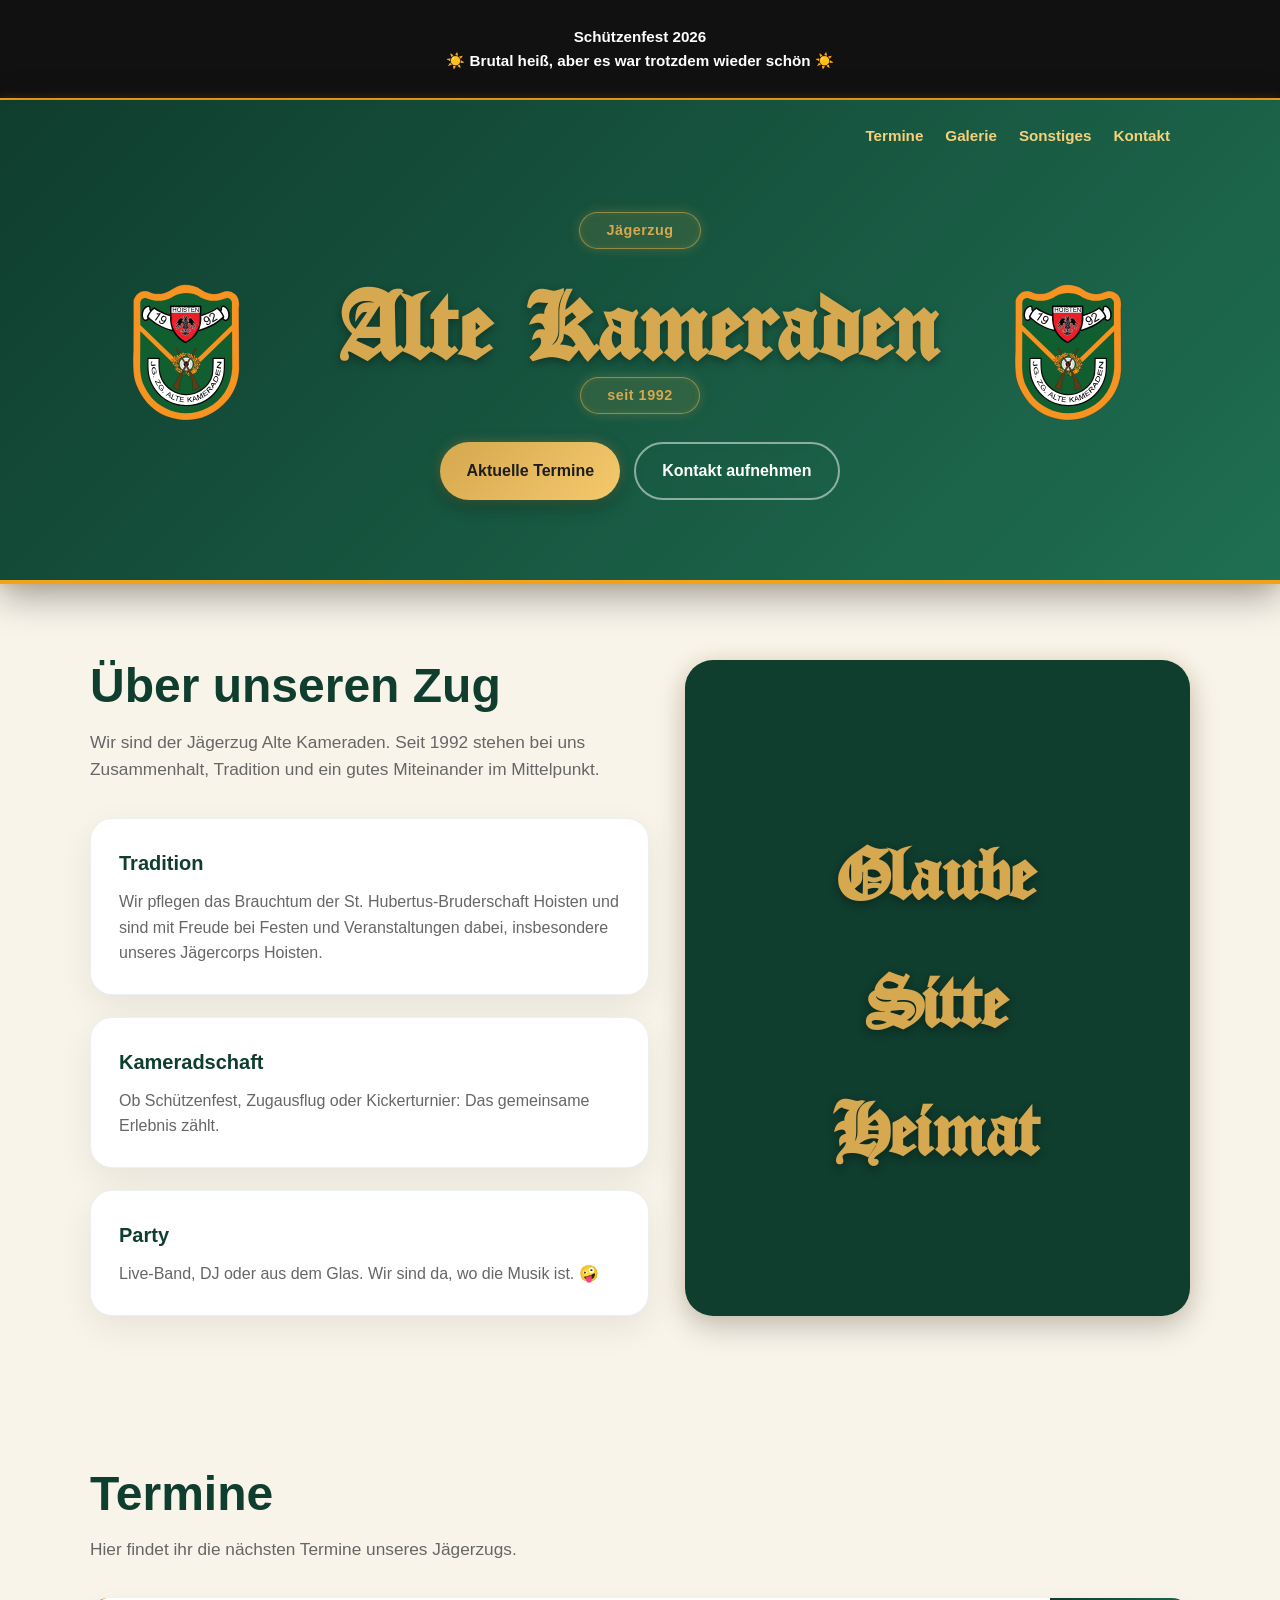
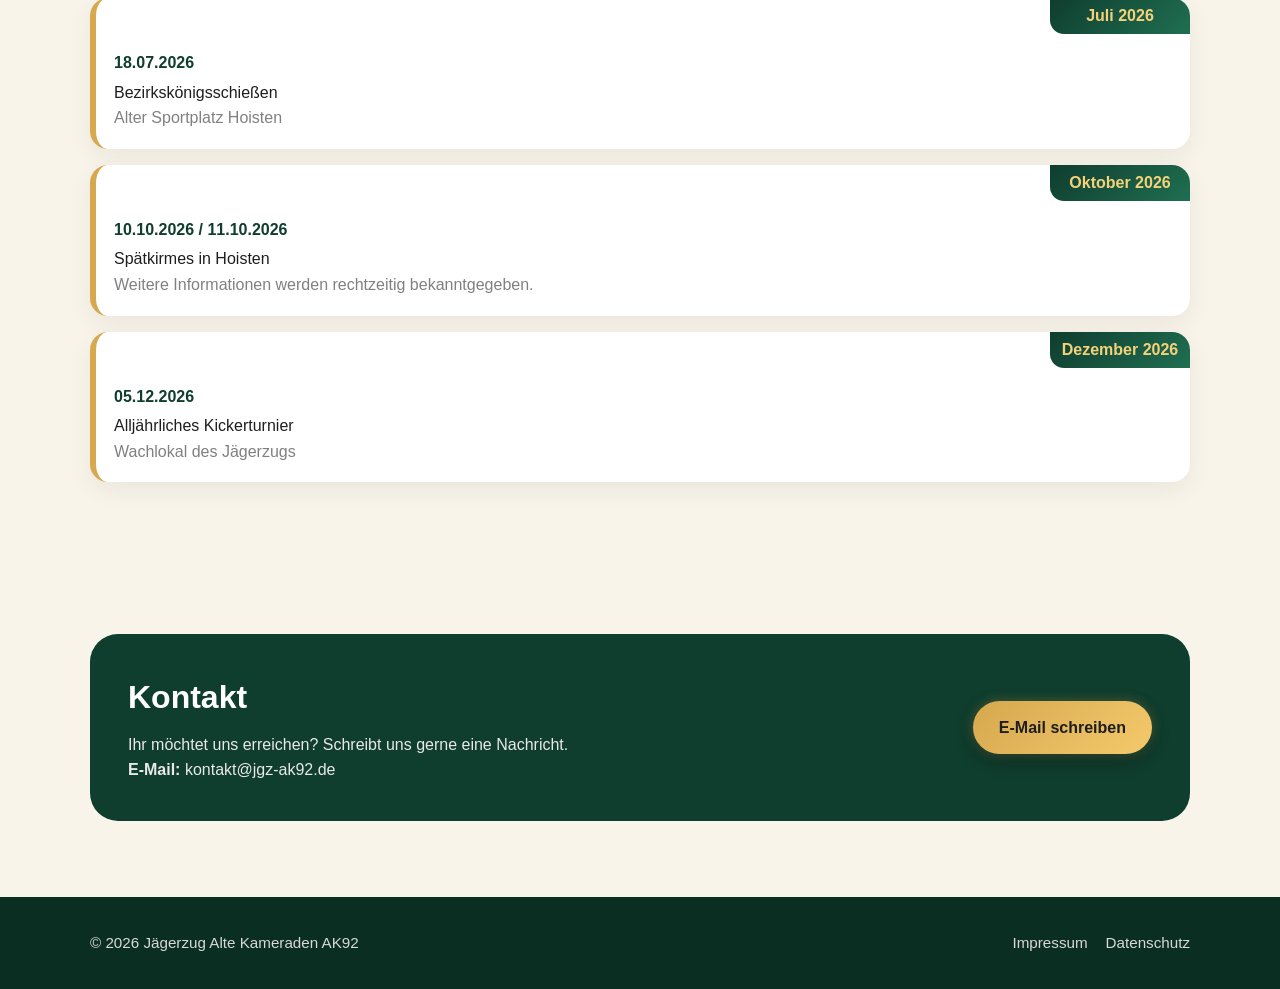
==== commit 20563917: "Update and rename html/index.html to index.html" ====
--- a/index.html
+++ b/index.html
@@ -6,10 +6,10 @@
   <title>Alte Kameraden</title>
   <meta name="description" content="Offizielle Website des Jägerzugs Alte Kameraden." />
 
-<link rel="stylesheet" href="style.css">
-<link rel="stylesheet" href="termine.css">
-<link rel="stylesheet" href="banner.css">
-<link rel="stylesheet" href="media.css">
+<link rel="stylesheet" href="../css/style.css">
+<link rel="stylesheet" href="../css/termine.css">
+<link rel="stylesheet" href="../css/banner.css">
+<link rel="stylesheet" href="../css/media.css">
 </head>
 
 <body>
@@ -30,10 +30,11 @@
 
     <!-- NAV LINKS -->
     <div class="nav-links" id="navLinks">
-     <!-- <a href="koenige.html">Könige</a> -->
+     <!-- <a href="html/koenige.html">Könige</a> -->
+      <!-- <a href="html/mitglieder.html">Mitglieder</a> -->
       <a href="#termine">Termine</a>
-      <a href="galerie.html">Galerie</a>
-      <a href="other.html">Sonstiges</a>
+      <a href="html/galerie.html">Galerie</a>
+      <a href="html/other.html">Sonstiges</a>
       <a href="#kontakt">Kontakt</a>
     </div>
 
@@ -45,7 +46,7 @@
 
 <div class="hero-heading">
 
-  <img src="alte-kameraden-logo.svg" class="title-logo" alt="Logo Alte Kameraden">
+  <img src="../alte-kameraden-logo.svg" class="title-logo" alt="Logo Alte Kameraden">
 
   <div class="title-area">
     <span class="badge">Jägerzug</span>
@@ -64,7 +65,7 @@
     </div>
   </div>
 
-  <img src="alte-kameraden-logo.svg" class="title-logo" alt="Logo Alte Kameraden">
+  <img src="../alte-kameraden-logo.svg" class="title-logo" alt="Logo Alte Kameraden">
 
 </div>
  
@@ -147,7 +148,7 @@
   document.getElementById("navLinks").classList.toggle("active");
 }
 </script>
-<script src="termine.js"></script>
-<script src="banner-rotating.js"></script>
+<script src="../js/termine.js"></script>
+<script src="../js/banner-rotating.js"></script>
 </body>
 </html>
--- a/css/style.css
+++ b/css/style.css
@@ -0,0 +1,480 @@
+:root {
+  --green: #0f3d2e;
+  --green-light: #1f6f52;
+  --gold: #d6a84f;
+  --cream: #f8f4ea;
+  --dark: #1e1e1e;
+  --muted: #666;
+  --white: #ffffff;
+  --orange: #F4A11A;
+}
+
+@font-face {
+  font-family: 'OldLondon';
+  src: url('../fonts/OldLondon.ttf') format('truetype');
+}
+
+* {
+  box-sizing: border-box;
+  margin: 0;
+  padding: 0;
+}
+
+body {
+  font-family: Arial, Helvetica, sans-serif;
+  color: var(--dark);
+  background: var(--cream);
+  line-height: 1.6;
+}
+
+a {
+  color: inherit;
+  text-decoration: none;
+}
+
+/* HEADER */
+header {
+  position: relative;
+  background: linear-gradient(135deg, var(--green), var(--green-light));
+  color: var(--white);
+  min-height: 40vh;
+  display: flex;
+  flex-direction: column;
+  border-bottom: 4px solid var(--orange);
+  box-shadow:
+    0 12px 35px rgba(0,0,0,0.35),
+    0 0 12px rgba(244,161,26,0.25);
+}
+
+.subpage-hero {
+  flex: 1;
+  width: 100%;
+  max-width: 1100px;
+  margin: 0 auto;
+  padding: 0 20px;
+
+  display: flex;
+  flex-direction: column;
+  justify-content: center;
+  align-items: flex-start;
+}
+
+/* NAVIGATION */
+nav {
+  display: flex;
+  justify-content: flex-end;
+  align-items: center;
+  max-width: 1100px;
+  width: 100%;
+  margin: 0 auto;
+  padding: 24px 20px;
+  z-index: 999;
+}
+
+.nav-inner {
+  display: flex;
+  justify-content: space-between;
+  align-items: center;
+  width: 100%;
+}
+
+.nav-title {
+  color: var(--gold);
+  font-weight: 800;
+}
+
+.nav-links {
+  display: flex;
+  gap: 22px;
+  font-size: 0.95rem;
+}
+
+.nav-links a {
+  color: #f5d27a;
+  font-weight: 700;
+}
+
+.nav-links a:hover {
+  color: var(--orange);
+}
+
+.burger {
+  display: none;
+  flex-direction: column;
+  gap: 5px;
+  cursor: pointer;
+}
+
+.burger span {
+  width: 26px;
+  height: 3px;
+  background: var(--gold);
+  border-radius: 2px;
+}
+
+/* HERO */
+.hero {
+  flex: 1;
+  display: flex;
+  align-items: center;
+  justify-content: center;
+  max-width: 1100px;
+  width: 100%;
+  margin: 0 auto;
+  padding: 40px 20px 80px;
+}
+
+.hero-content {
+  display: flex;
+  flex-direction: column;
+  align-items: center;
+  text-align: center;
+  width: 100%;
+  margin: 0 auto;
+}
+
+.hero-heading {
+  display: grid;
+  grid-template-columns: auto auto auto;
+  align-items: center;
+  gap: 40px;
+  width: 100%;
+}
+
+.title-area {
+  display: flex;
+  flex-direction: column;
+  align-items: center;
+  text-align: center;
+  gap: 12px;
+  min-width: 0;
+}
+
+.title-main {
+  text-align: center;
+}
+
+.title-logo {
+  width: clamp(90px, 12vw, 180px);
+  height: auto;
+  align-self: center;
+}
+
+h1 {
+  margin: 0;
+  padding: 0;
+  line-height: 1;
+}
+
+.old-english,
+.old-english-kings {
+  font-family: 'OldLondon', cursive;
+  color: #d6a84f;
+  font-size: clamp(3rem, 8vw, 6.5rem);
+  font-weight: bold;
+  letter-spacing: 1px;
+  line-height: 0.95;
+}
+
+.old-english {
+  text-shadow: 0 3px 10px rgba(0,0,0,0.35);
+}
+
+.badge {
+  display: inline-flex;
+  align-items: center;
+  justify-content: center;
+  padding: 6px 26px;
+  background: rgba(214,168,79,0.12);
+  color: var(--gold);
+  border: 1px solid rgba(214,168,79,0.6);
+  border-radius: 40px;
+  font-weight: 700;
+  font-size: 0.9rem;
+  letter-spacing: 0.5px;
+  box-shadow:
+    0 0 12px rgba(214,168,79,0.25),
+    inset 0 0 6px rgba(214,168,79,0.15);
+}
+
+.button-row {
+  display: flex;
+  justify-content: center;
+  gap: 14px;
+  width: 100%;
+  margin-top: 16px;
+}
+
+.btn {
+  display: inline-block;
+  padding: 14px 26px;
+  border-radius: 999px;
+  font-weight: 700;
+  font-size: 1rem;
+  transition: all 0.25s ease;
+}
+
+.btn:hover {
+  transform: translateY(-2px);
+}
+
+.btn-primary {
+  background: linear-gradient(135deg, #d6a84f, #f4c96b);
+  color: #1e1e1e;
+  border: none;
+  box-shadow:
+    0 6px 18px rgba(0,0,0,0.3),
+    0 0 12px rgba(214,168,79,0.35);
+}
+
+.btn-secondary {
+  background: transparent;
+  color: var(--white);
+  border: 2px solid rgba(255,255,255,0.5);
+  backdrop-filter: blur(4px);
+}
+
+.btn-secondary:hover {
+  border-color: var(--gold);
+  color: var(--gold);
+}
+
+/* STANDARD LAYOUT */
+section {
+  padding: 76px 20px;
+}
+
+.container {
+  max-width: 1100px;
+  margin: 0 auto;
+}
+
+.section-title {
+  color: var(--green);
+  font-size: clamp(1.8rem, 4vw, 3rem);
+  margin-bottom: 16px;
+  line-height: 1.1;
+}
+
+.section-intro {
+  color: var(--muted);
+  max-width: 720px;
+  margin-bottom: 34px;
+  font-size: 1.08rem;
+}
+
+/* CARDS */
+.cards {
+  display: grid;
+  grid-template-columns: 1fr;
+  gap: 22px;
+}
+
+.card {
+  background: var(--white);
+  border-radius: 22px;
+  padding: 28px;
+  box-shadow: 0 12px 35px rgba(0,0,0,0.07);
+  border: 1px solid rgba(15,61,46,0.08);
+}
+
+.card h3 {
+  color: var(--green);
+  margin-bottom: 10px;
+  font-size: 1.25rem;
+}
+
+.card p,
+.card li {
+  color: var(--muted);
+}
+
+.two-column {
+  display: grid;
+  grid-template-columns: 1.05fr 0.95fr;
+  gap: 36px;
+  align-items: stretch;
+}
+
+.image-box {
+  font-family: 'OldLondon', cursive;
+  font-size: clamp(3.2rem, 13vw, 5rem);
+  font-weight: bold;
+  background: var(--green);
+  color: #d6a84f;
+  text-shadow: 0 3px 10px rgba(0,0,0,0.35);
+  min-height: 340px;
+  border-radius: 28px;
+  display: flex;
+  align-items: center;
+  justify-content: center;
+  text-align: center;
+  padding: 28px;
+  box-shadow:
+    0 12px 30px rgba(0,0,0,0.2),
+    0 0 20px rgba(214,168,79,0.2);
+}
+
+/* KONTAKT */
+.contact-box {
+  background: var(--green);
+  color: var(--white);
+  border-radius: 28px;
+  padding: 38px;
+  display: grid;
+  grid-template-columns: 1fr auto;
+  gap: 22px;
+  align-items: center;
+}
+
+.contact-box h2 {
+  font-size: 2rem;
+  margin-bottom: 8px;
+}
+
+.contact-box p {
+  color: #e9e9e9;
+}
+
+/* LIGHTBOX */
+.lightbox {
+  position: fixed;
+  inset: 0;
+  width: 100vw;
+  height: 100dvh;
+  display: none;
+  justify-content: center;
+  align-items: center;
+  padding: 28px;
+  background: rgba(0,0,0,0.88);
+  z-index: 99999;
+  touch-action: manipulation;
+}
+
+.lightbox.active {
+  display: flex;
+}
+
+/* FOOTER */
+footer {
+  background: #0b2e23;
+  color: var(--white);
+  padding: 34px 20px;
+}
+
+.footer-inner {
+  max-width: 1100px;
+  margin: 0 auto;
+  display: flex;
+  justify-content: space-between;
+  gap: 20px;
+  flex-wrap: wrap;
+  color: #d8d8d8;
+  font-size: 0.95rem;
+}
+
+.footer-links {
+  display: flex;
+  gap: 18px;
+  flex-wrap: wrap;
+}
+
+.footer-links a:hover {
+  color: var(--gold);
+}
+
+header.section-title,
+header.section-intro {
+  color: var(--gold);
+}
+
+.card {
+  background: #ffffff;
+  color: var(--dark);
+}
+
+.card p,
+.card li {
+  color: var(--muted);
+}
+
+/* BUTTON FIX - gegen Überschreibungen aus banner.css */
+a.btn,
+.btn {
+  display: inline-flex;
+  align-items: center;
+  justify-content: center;
+  padding: 14px 26px;
+  border-radius: 999px;
+  font-weight: 700;
+  font-size: 1rem;
+  text-decoration: none;
+  transition: all 0.25s ease;
+}
+
+a.btn-primary,
+.btn-primary {
+  background: linear-gradient(135deg, #d6a84f, #f4c96b);
+  color: #1e1e1e;
+  border: none;
+  box-shadow:
+    0 6px 18px rgba(0,0,0,0.3),
+    0 0 12px rgba(214,168,79,0.35);
+}
+
+a.btn-secondary,
+.btn-secondary {
+  background: transparent;
+  color: var(--white);
+  border: 2px solid rgba(255,255,255,0.5);
+  border-radius: 999px;
+}
+
+a.btn:hover,
+.btn:hover {
+  transform: translateY(-2px);
+}
+
+.banner {
+  width: 100%;
+  background: #111;
+  color: white;
+  padding: 10px;
+  overflow: hidden;
+  text-align: center;
+  font-weight: bold;
+}
+
+.banner-slide-text {
+  display: inline-block;
+}
+
+.slide-in {
+  animation: slideIn 0.3s forwards;
+}
+
+.slide-out {
+  animation: slideOut 0.3s forwards;
+}
+
+@keyframes slideIn {
+  from {
+    transform: translateX(100%);
+    opacity: 0;
+  }
+  to {
+    transform: translateX(0);
+    opacity: 1;
+  }
+}
+
+@keyframes slideOut {
+  from {
+    transform: translateX(0);
+    opacity: 1;
+  }
+  to {
+    transform: translateX(-100%);
+    opacity: 0;
+  }
+}
--- a/css/termine.css
+++ b/css/termine.css
@@ -0,0 +1,56 @@
+/* TERMINE */
+.timeline {
+  display: grid;
+  gap: 16px;
+}
+
+.event {
+  color: var(--dark);
+  position: relative;
+  display: grid;
+  grid-template-columns: 1fr;
+  background: var(--white);
+  border-radius: 18px;
+  padding: 52px 18px 18px;
+  border-left: 6px solid var(--gold);
+  box-shadow: 0 8px 24px rgba(0,0,0,0.06);
+}
+
+.event-month {
+  position: absolute;
+  top: 0;
+  right: 0;
+  min-width: 140px;
+  height: 36px;
+  background: linear-gradient(135deg, var(--green), var(--green-light));
+  color: #f5d27a;
+  display: flex;
+  justify-content: center;
+  align-items: center;
+  font-weight: 800;
+  text-align: center;
+  border-top-right-radius: 18px;
+  border-bottom-left-radius: 14px;
+}
+
+.event-title {
+  color: var(--green);
+  font-weight: 800;
+  margin-bottom: 4px;
+}
+
+.event-month-group {
+  display: flex;
+  flex-direction: column;
+  gap: 22px;
+}
+
+.event-item {
+  padding-bottom: 18px;
+  border-bottom: 1px solid rgba(0,0,0,0.08);
+}
+
+.event-item:last-child {
+  padding-bottom: 0;
+  border-bottom: none;
+}
--- a/css/banner.css
+++ b/css/banner.css
@@ -0,0 +1,137 @@
+.banner {
+  background: linear-gradient(135deg, var(--green), var(--green-light));
+  color: var(--gold);
+  text-align: center;
+  padding: 10px 40px;
+  font-weight: 700;
+  font-size: 0.95rem;
+  border-bottom: 2px solid var(--orange);
+  position: relative;
+  overflow: hidden;
+
+  height: 100px;
+  display: flex;
+  align-items: center;
+  justify-content: center;
+}
+
+.banner span {transition: opacity 0.3s ease;}
+
+.banner-slide-text {  display: inline-block;}
+
+.banner-slide-text.slide-in {  animation: slideIn 0.35s ease forwards;}
+
+.banner-slide-text.slide-out {  animation: slideOut 0.3s ease forwards;}
+
+@keyframes slideIn {  
+  from {    opacity: 0;
+        transform: translateY(120%);
+       }  
+  to {    
+    opacity: 1;    
+    transform: translateY(0);  
+  }
+}
+
+@keyframes slideOut {  
+  from {    
+    opacity: 1;
+    transform: translateY(0);
+  }  
+  to {    
+    opacity: 0;    
+    transform: translateY(-120%);
+  }
+}
+
+@media (max-width: 850px) {
+  .banner {
+    padding: 10px 16px;
+    height: 100px;
+    font-size: 0.82rem;
+    line-height: 1.3;
+  }
+
+  .banner-slide-text {
+    white-space: normal;
+    max-width: 100%;
+    line-height: 1.3;
+  }
+}
+
+.event {
+  position: relative !important;
+  background: #ffffff !important;
+  color: var(--dark) !important;
+  padding: 52px 18px 18px !important;
+  border-left: 6px solid var(--gold) !important;
+}
+
+.event-month {
+  display: flex !important;
+  visibility: visible !important;
+  opacity: 1 !important;
+  position: absolute !important;
+  top: 0 !important;
+  right: 0 !important;
+  min-width: 140px !important;
+  height: 36px !important;
+  background: linear-gradient(135deg, var(--green), var(--green-light)) !important;
+  color: #f5d27a !important;
+  font-weight: 800 !important;
+  justify-content: center !important;
+  align-items: center !important;
+  z-index: 10 !important;
+}
+
+.event-title {
+  display: block !important;
+  visibility: visible !important;
+  opacity: 1 !important;
+  color: var(--green) !important;
+  font-weight: 800 !important;
+}
+
+.banner {
+  width: 100%;
+  background: #111;
+  color: white;
+  padding: 10px;
+  overflow: hidden;
+  text-align: center;
+  font-weight: bold;
+}
+
+.banner-slide-text {
+  display: inline-block;
+}
+
+.slide-in {
+  animation: slideIn 0.3s forwards;
+}
+
+.slide-out {
+  animation: slideOut 0.3s forwards;
+}
+
+@keyframes slideIn {
+  from {
+    transform: translateX(100%);
+    opacity: 0;
+  }
+  to {
+    transform: translateX(0);
+    opacity: 1;
+  }
+}
+
+@keyframes slideOut {
+  from {
+    transform: translateX(0);
+    opacity: 1;
+  }
+  to {
+    transform: translateX(-100%);
+    opacity: 0;
+  }
+}
--- a/css/media.css
+++ b/css/media.css
@@ -0,0 +1,103 @@
+/* MOBILE */
+@media (max-width: 850px) {
+  nav {
+    position: absolute;
+    top: 0;
+    left: 0;
+    display: flex;
+    z-index: 999;
+  }
+
+  .burger {
+    display: flex;
+  }
+
+  .nav-links {
+    position: absolute;
+    top: 70px;
+    right: 20px;
+    display: none;
+    flex-direction: column;
+    gap: 16px;
+    background: linear-gradient(135deg, var(--green), var(--green-light));
+    border-radius: 16px;
+    padding: 20px;
+    box-shadow:
+      0 12px 30px rgba(0,0,0,0.4),
+      0 0 12px rgba(214,168,79,0.25);
+  }
+
+  .nav-links.active {
+    display: flex;
+  }
+
+  header {
+    min-height: 78vh;
+  }
+
+  .hero {
+    padding: 40px 14px 70px;
+  }
+
+  .hero-heading {
+    grid-template-columns: 1fr;
+    gap: 12px;
+  }
+
+  .title-logo {
+    display: none;
+  }
+
+  .old-english {
+    font-size: clamp(3.2rem, 13vw, 5rem);
+  }
+
+  .hero p {
+    font-size: 1.25rem;
+  }
+
+  .cards,
+  .two-column,
+  .contact-box {
+    grid-template-columns: 1fr;
+  }
+
+  .event,
+  .king-row {
+    grid-template-columns: 1fr;
+  }
+ 
+ body.galerie .photo-grid {
+    column-count: 2;
+    column-gap: 14px;
+  }
+
+  body.galerie .photo-grid img,
+  body.galerie .photo-grid video {
+    margin-bottom: 14px;
+  }
+
+ body.koenige .subpage-header {
+    min-height: auto;
+  }
+  
+  body.koenige .subpage-hero {
+    padding: 90px 20px 50px;
+    min-height: 260px;
+  }
+
+  body.koenige .subpage-hero .section-title {
+    font-size: clamp(2.4rem, 12vw, 4rem);
+    margin-bottom: 14px;
+  }
+
+  body.koenige .subpage-hero p {
+    font-size: 1.15rem;
+    line-height: 1.35;
+  }
+}
+@media (max-width: 500px) {
+  .photo-grid {
+    column-count: 1;
+  }
+}
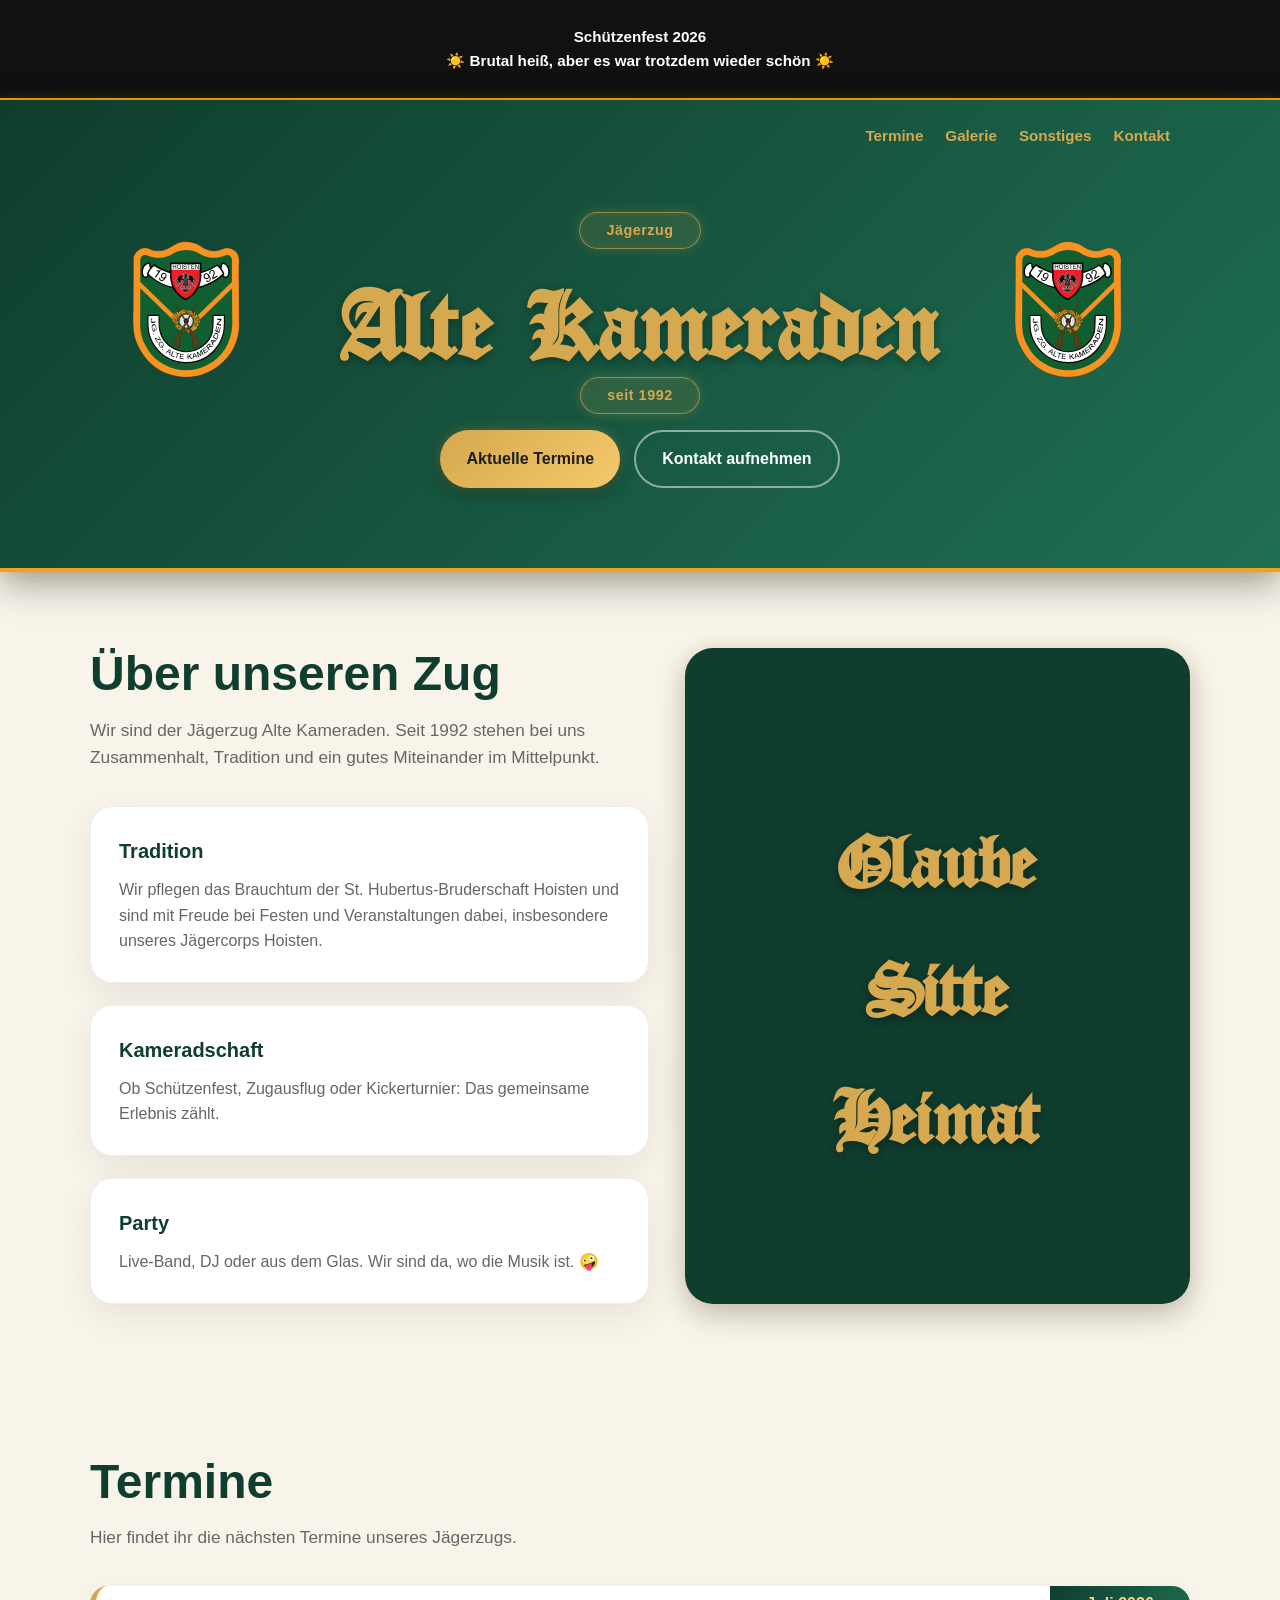
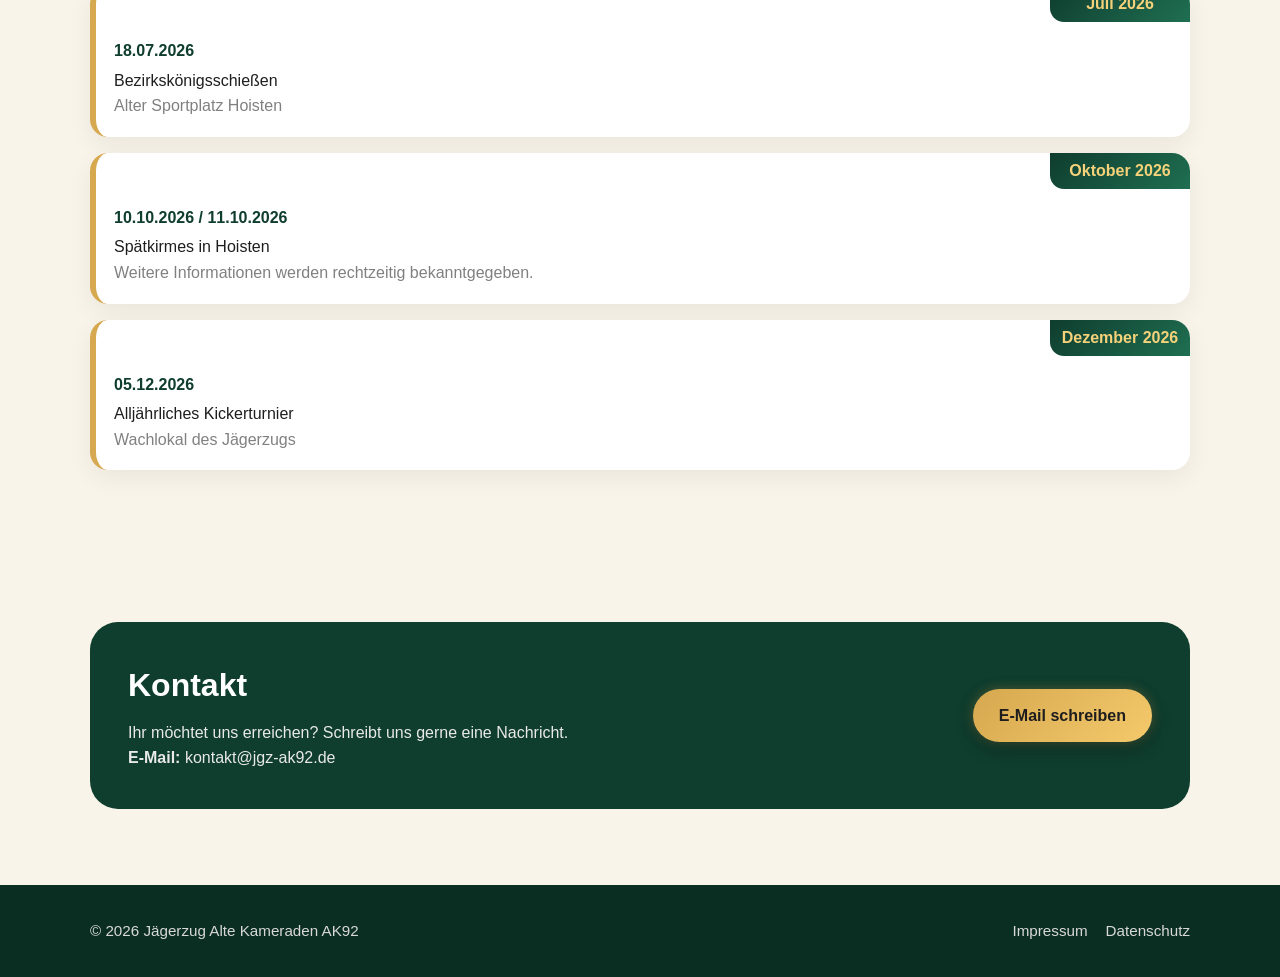
==== commit 213e15b7: "Update index.html" ====
--- a/index.html
+++ b/index.html
@@ -44,9 +44,9 @@
     <div class="hero">
       <div class="hero-content">
 
-<div class="hero-heading">
+<div class="hero-heading">  
 
-  <img src="../alte-kameraden-logo.svg" class="title-logo" alt="Logo Alte Kameraden">
+  <img src="alte-kameraden-logo.svg" class="title-logo" alt="Logo Alte Kameraden">
 
   <div class="title-area">
     <span class="badge">Jägerzug</span>
@@ -59,16 +59,17 @@
 
     <span class="badge">seit 1992</span>
 
-    <div class="button-row">
+    
+  </div>
+
+  <img src="alte-kameraden-logo.svg" class="title-logo" alt="Logo Alte Kameraden">
+
+</div>
+
+      <div class="button-row">
       <a class="btn btn-primary" href="#termine">Aktuelle Termine</a>
       <a class="btn btn-secondary" href="#kontakt">Kontakt aufnehmen</a>
     </div>
-  </div>
-
-  <img src="../alte-kameraden-logo.svg" class="title-logo" alt="Logo Alte Kameraden">
-
-</div>
- 
 
       </div>
     </div>
@@ -137,8 +138,8 @@
     <div class="footer-inner">
       <div>© 2026 Jägerzug Alte Kameraden AK92</div>
       <div class="footer-links">
-        <a href="impressum.html">Impressum</a>
-        <a href="datenschutz.html">Datenschutz</a>
+        <a href="html/impressum.html">Impressum</a>
+        <a href="html/datenschutz.html">Datenschutz</a>
       </div>
     </div>
   </footer>
@@ -148,7 +149,7 @@
   document.getElementById("navLinks").classList.toggle("active");
 }
 </script>
-<script src="../js/termine.js"></script>
-<script src="../js/banner-rotating.js"></script>
+<script src="js/termine.js"></script>
+<script src="js/banner-rotating.js"></script>
 </body>
 </html>
--- a/css/style.css
+++ b/css/style.css
@@ -90,7 +90,7 @@
 }
 
 .nav-links a {
-  color: #f5d27a;
+  color: var(--gold);
   font-weight: 700;
 }
 
